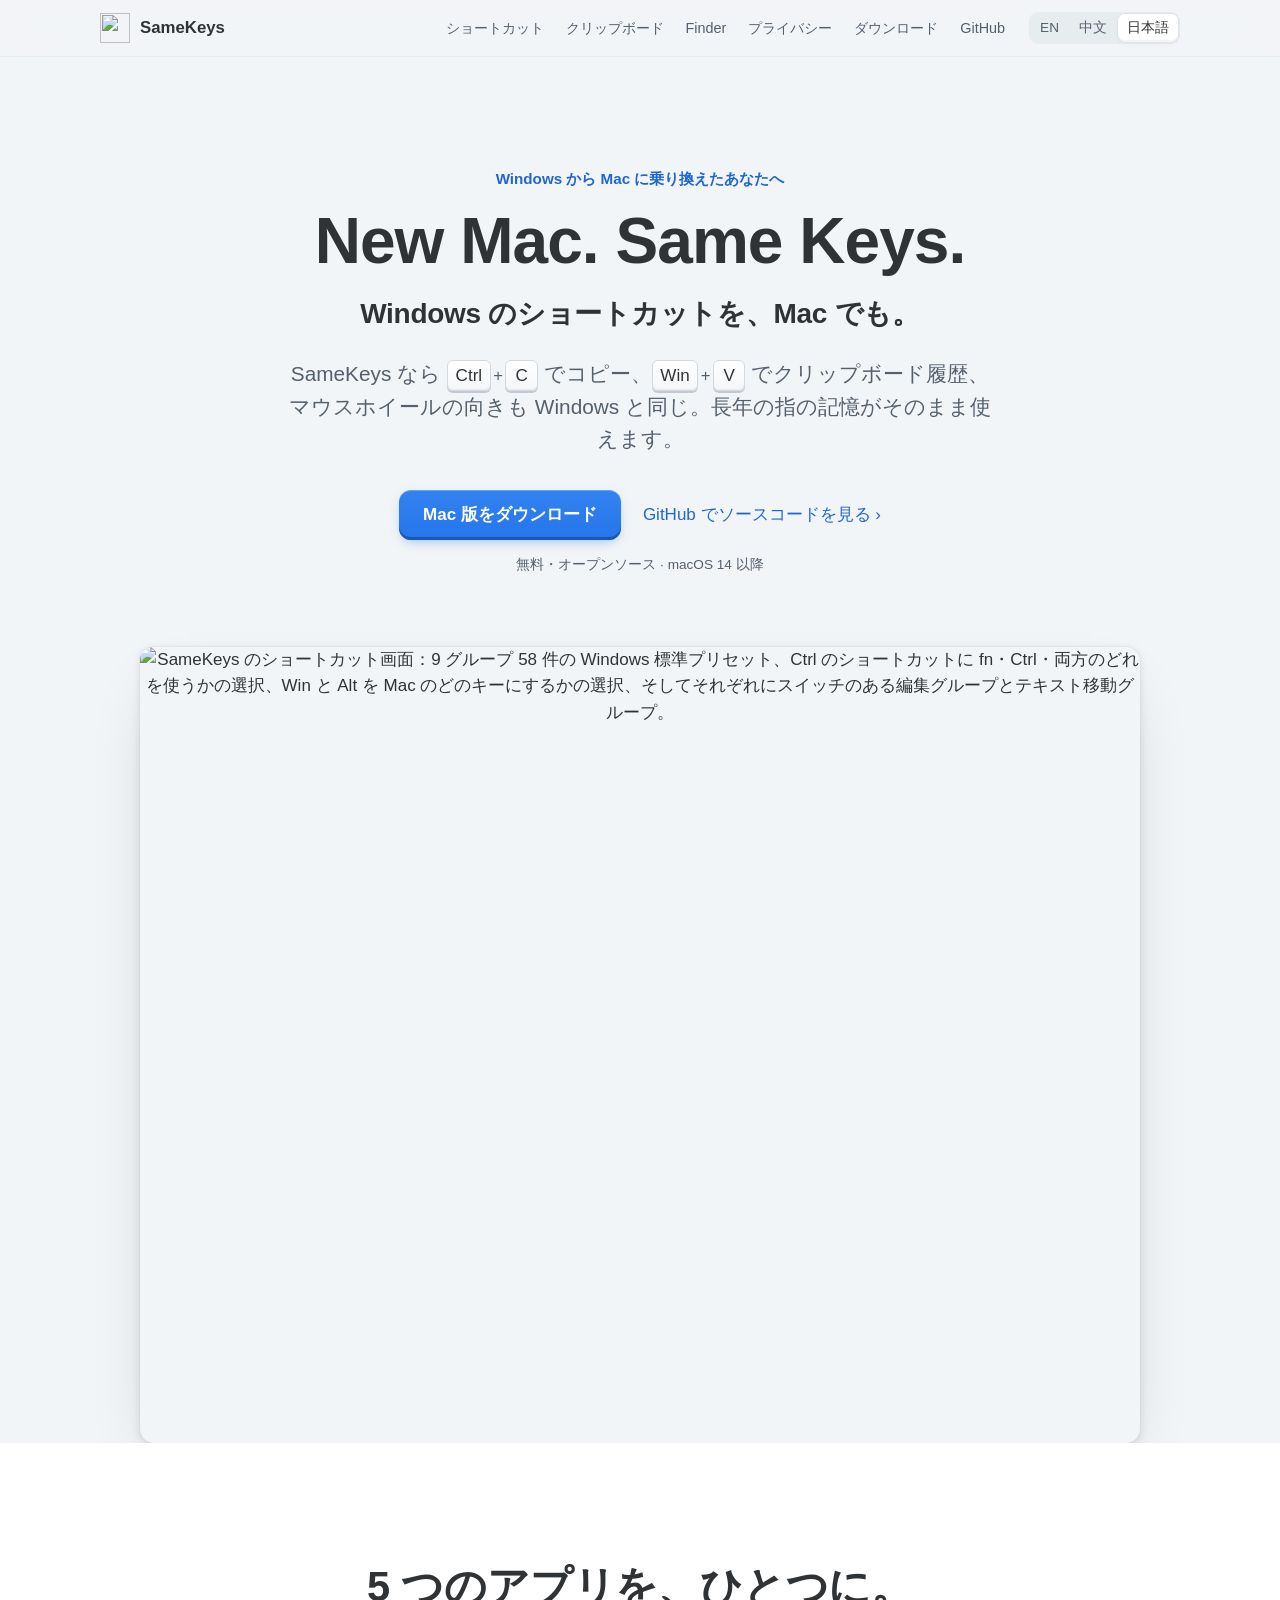
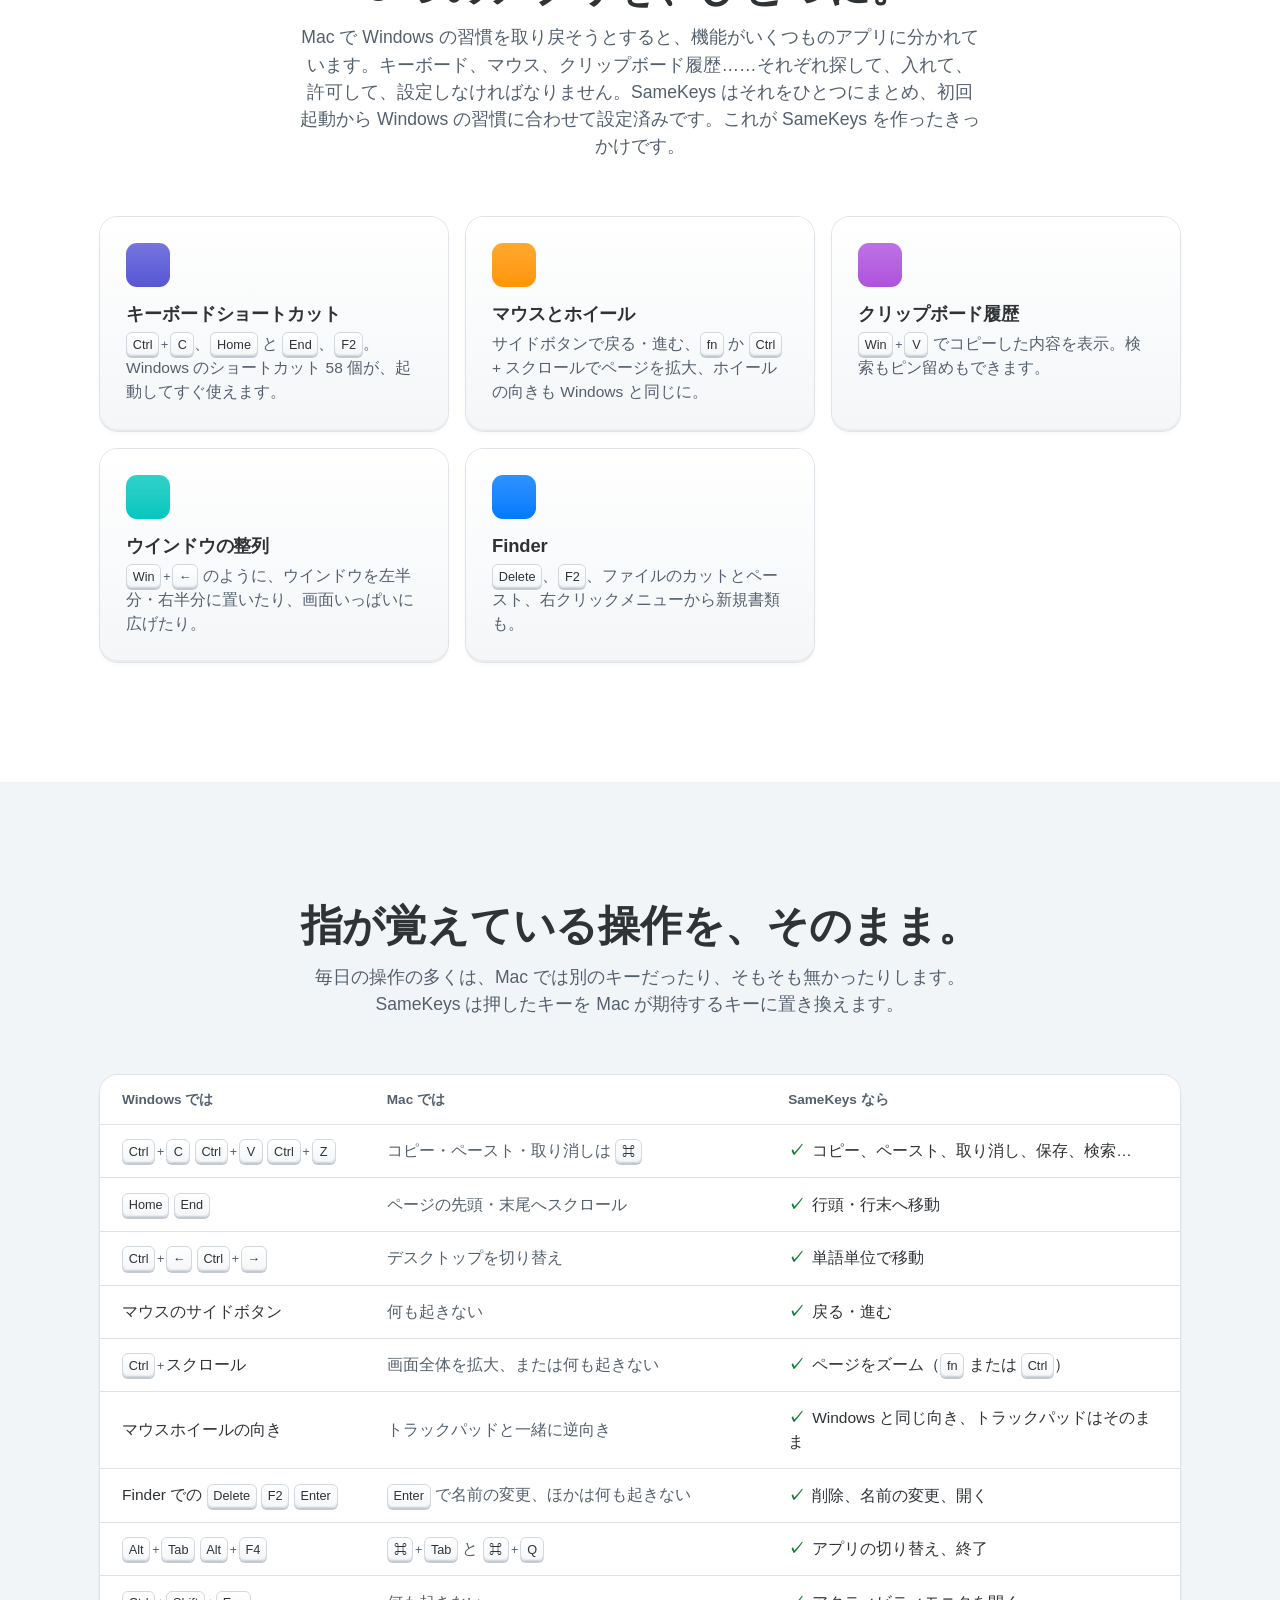
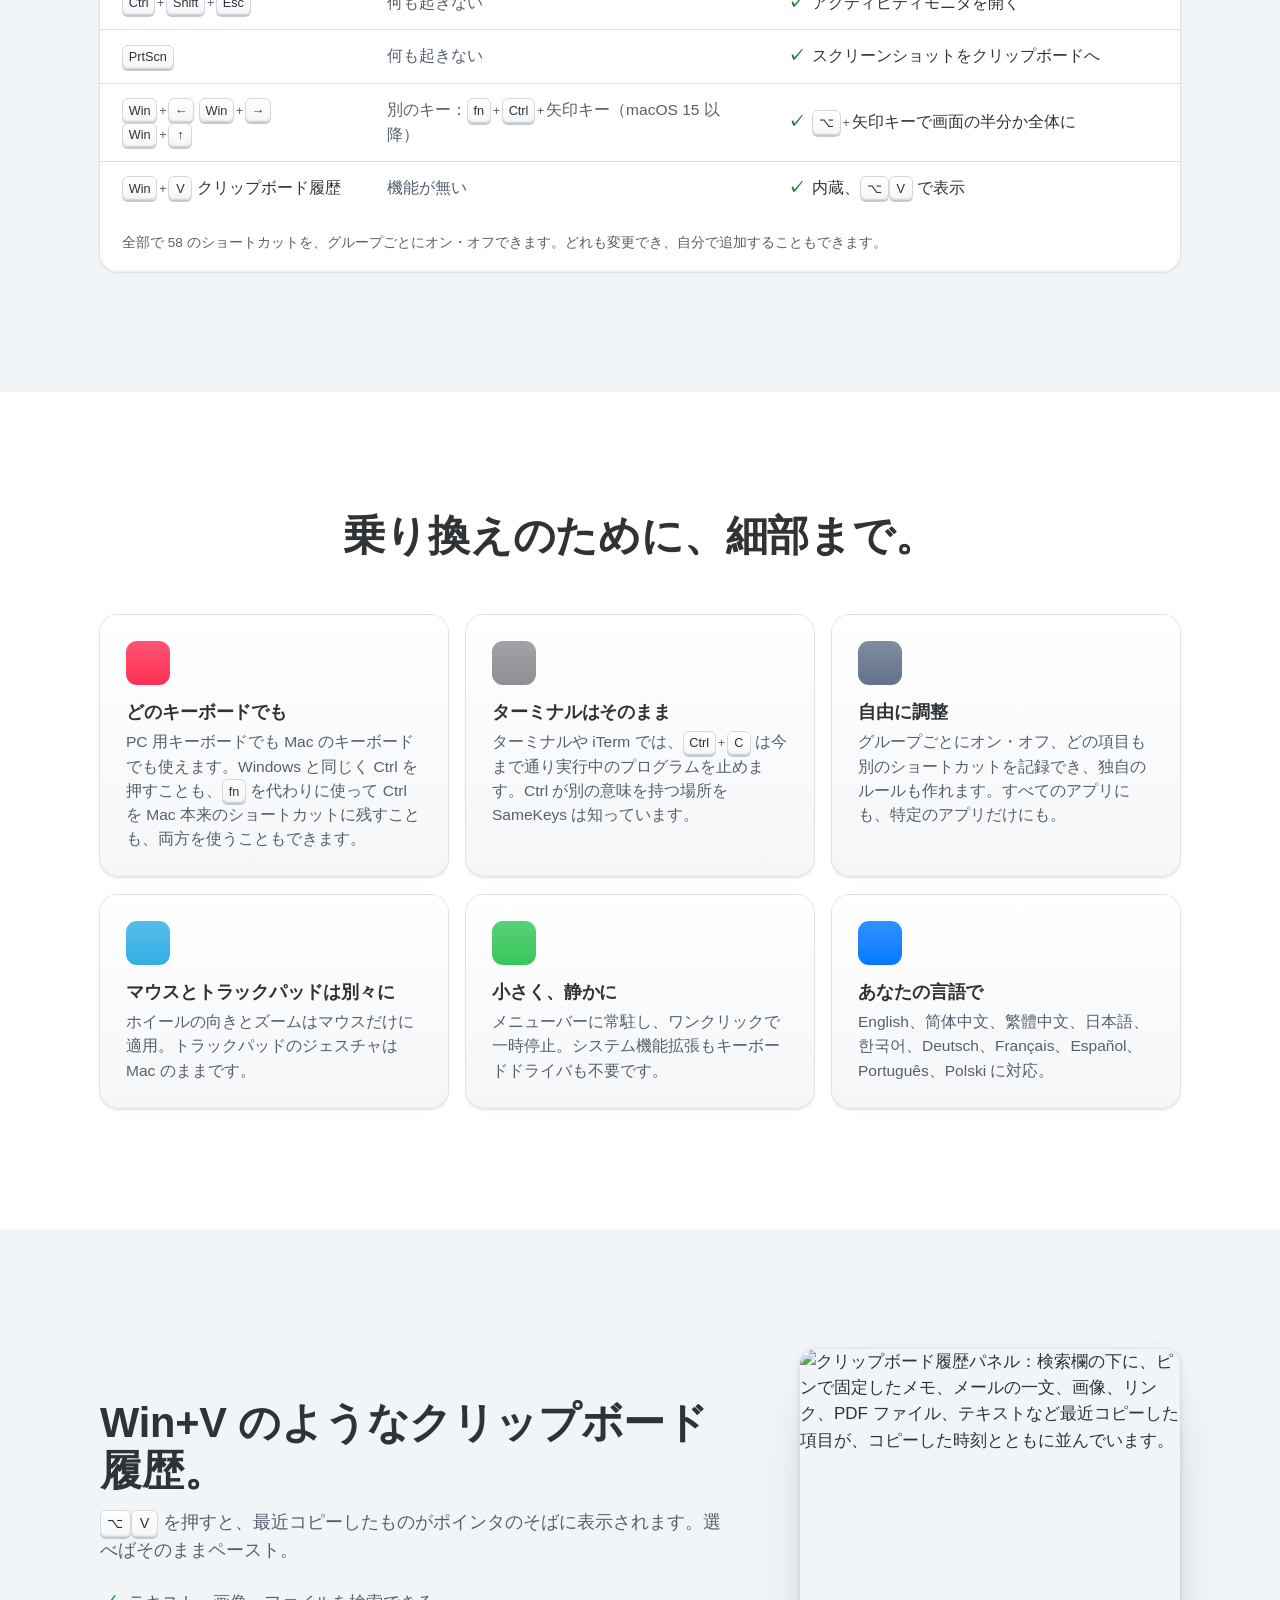
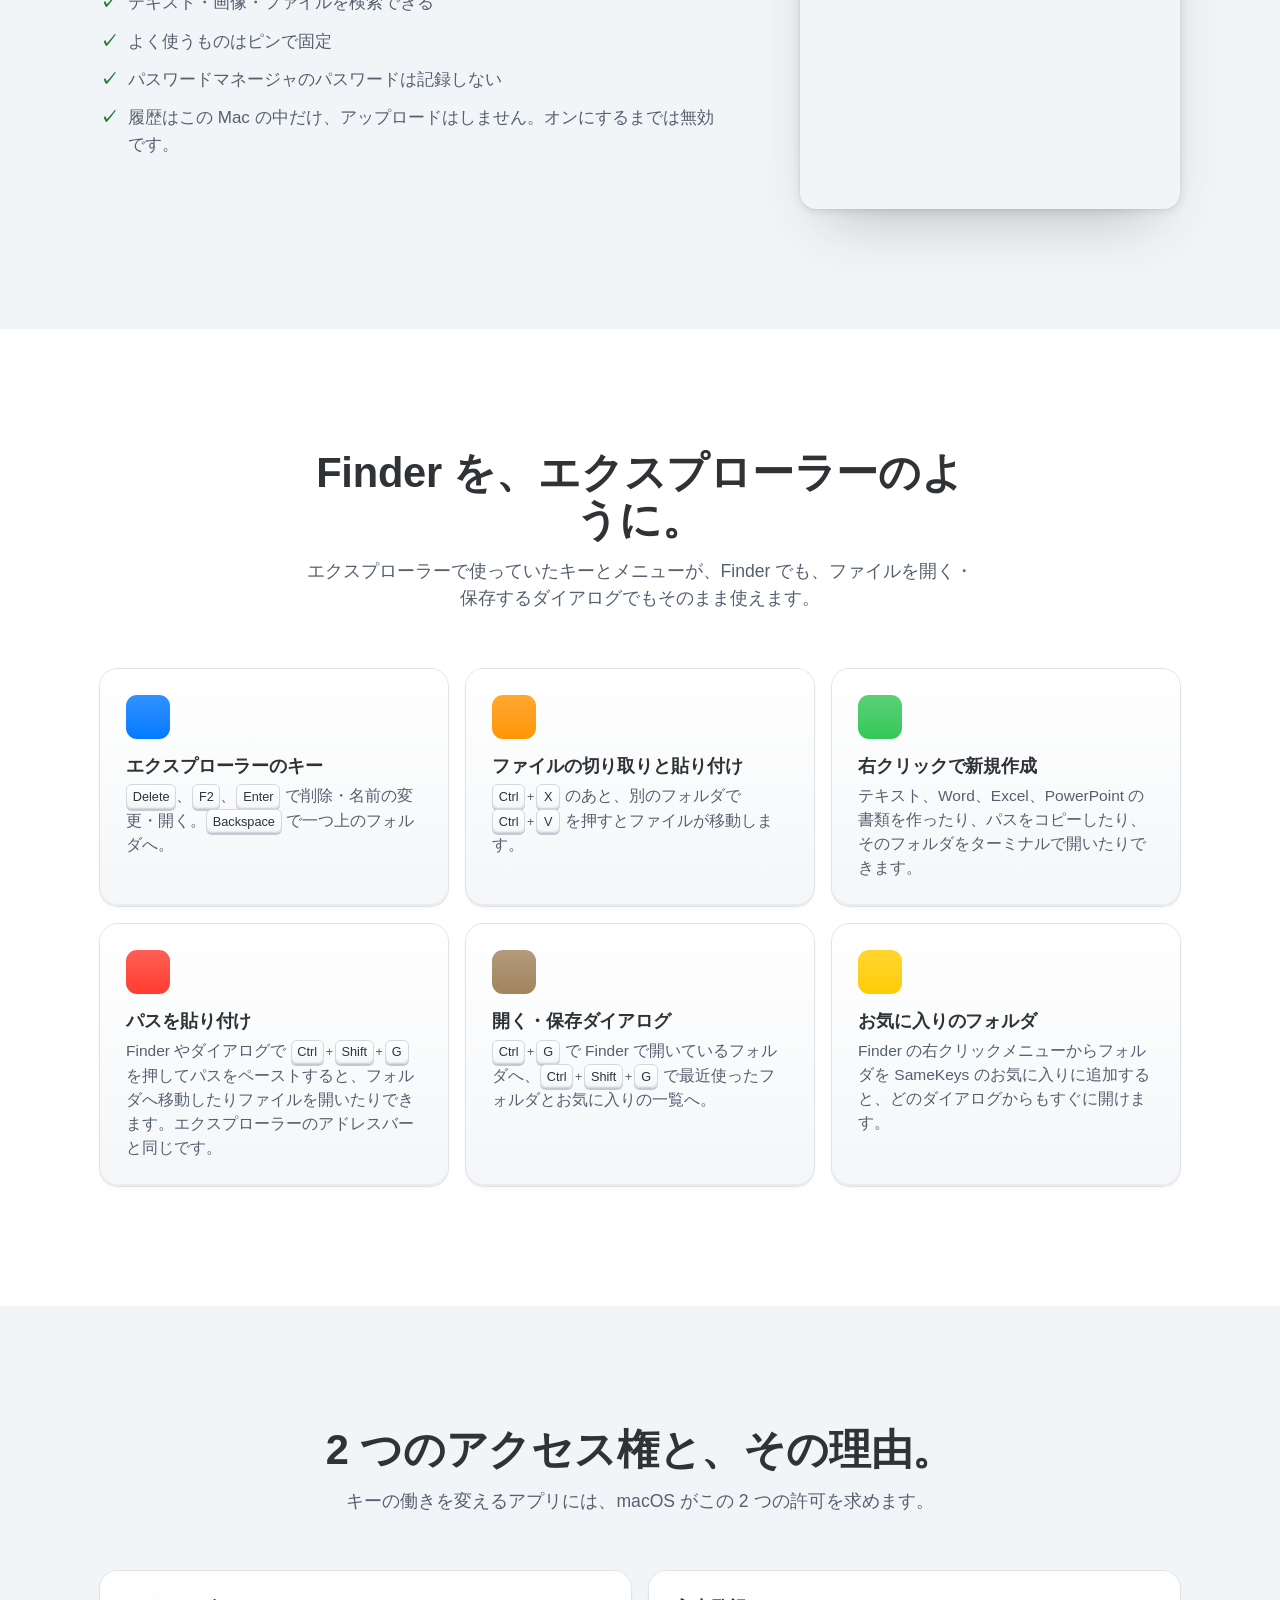
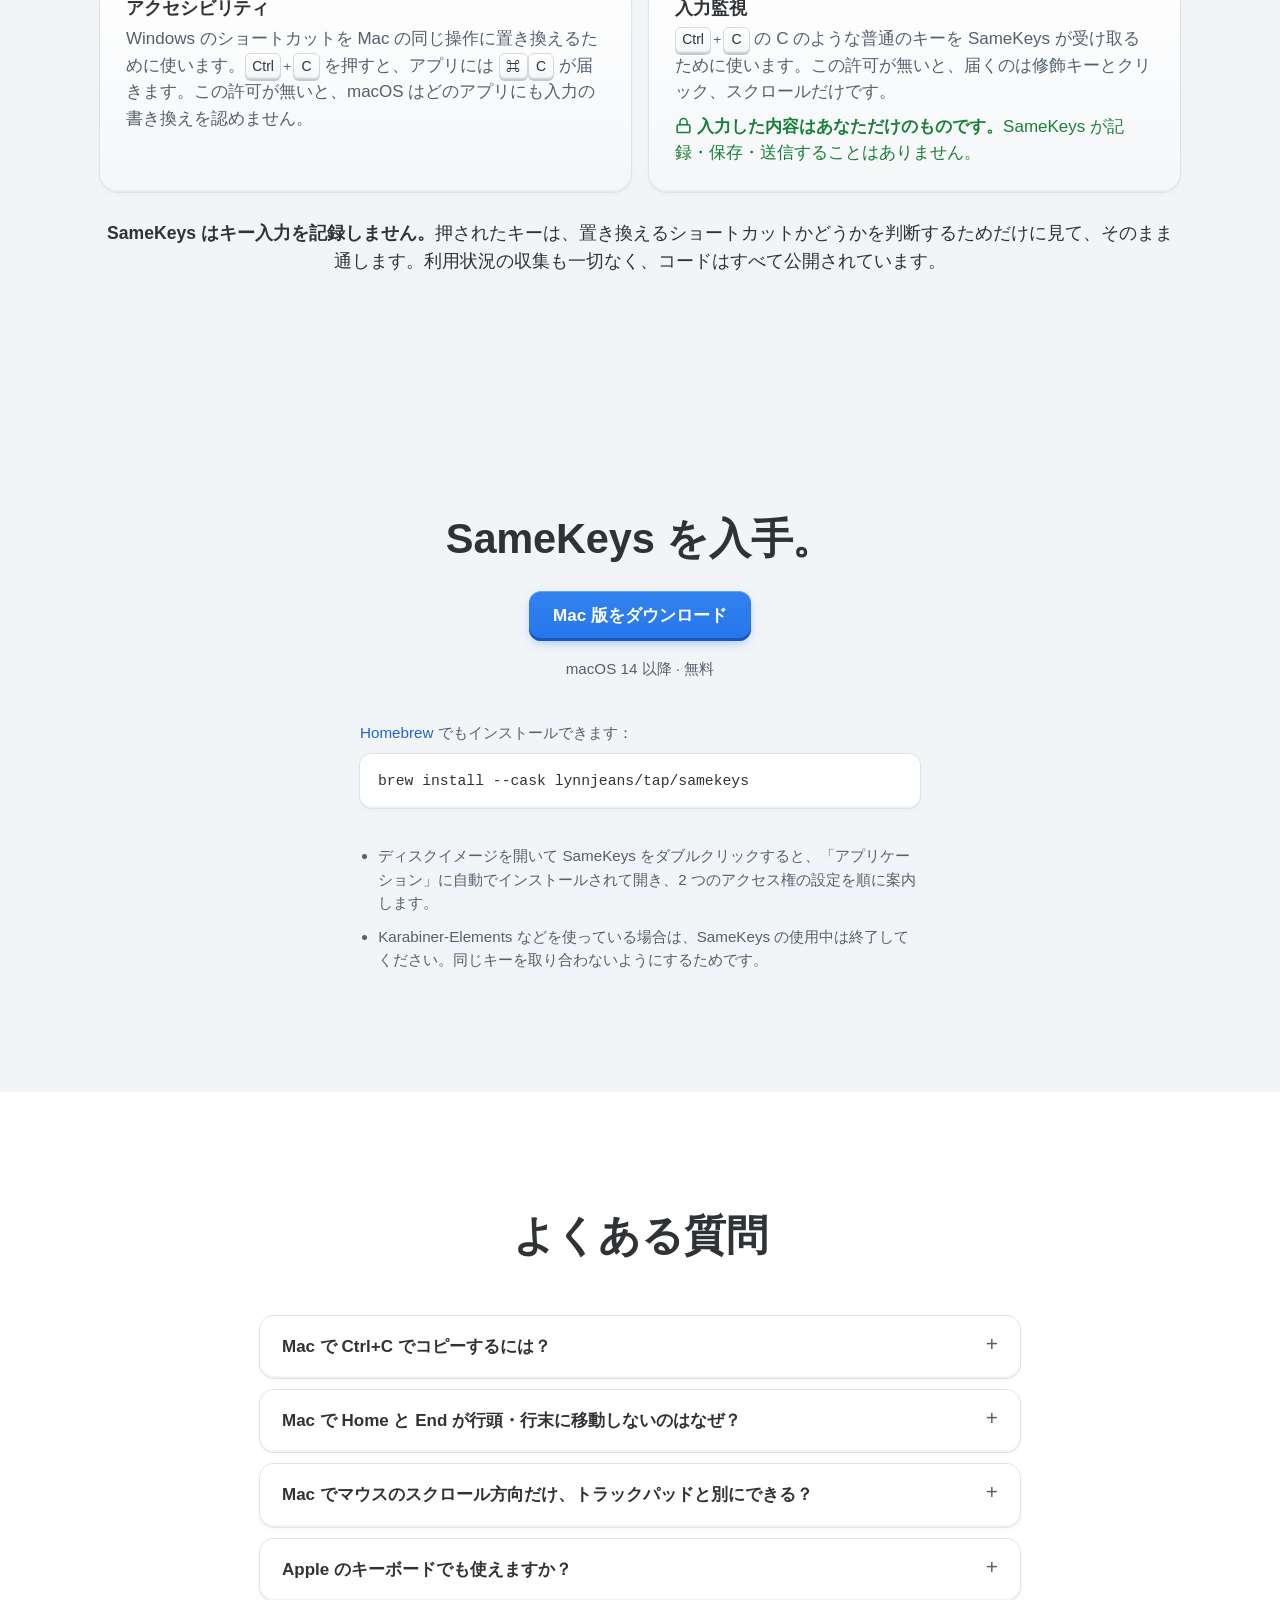
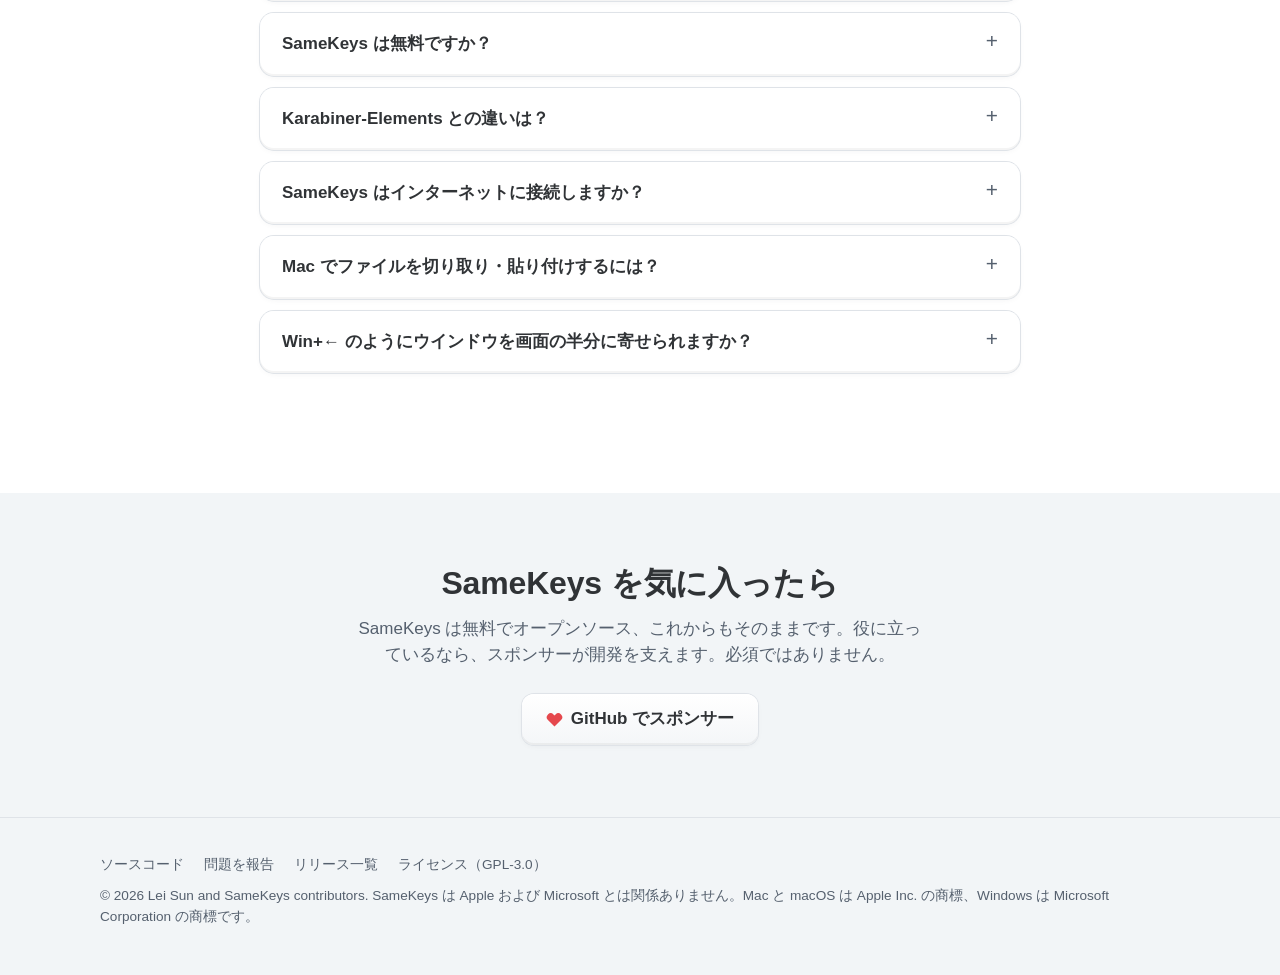
==== site/ja/index.html @ d60ec8d8 "Drop the footer Sponsor link (SK-296) It sat right under the sponsor section and its Sponsor on GitH" ====
<!doctype html>
<html lang="ja" data-root="../">
<head>
  <meta charset="utf-8">
  <meta name="viewport" content="width=device-width, initial-scale=1">
  <title>SameKeys – Mac で Windows のショートカットを：Ctrl+C、Home/End、マウスのサイドボタン</title>
  <meta name="description" content="Windows から Mac に乗り換えたばかり？SameKeys なら Mac でも Ctrl+C でコピー、Home と End で行頭・行末へ。マウスのスクロール方向は Windows と同じ、トラックパッドはナチュラルのまま。無料のオープンソースです。">
  <link rel="canonical" href="https://samekeys.com/ja/">
  <link rel="alternate" hreflang="en" href="https://samekeys.com/">
  <link rel="alternate" hreflang="zh-Hans" href="https://samekeys.com/zh-hans/">
  <link rel="alternate" hreflang="ja" href="https://samekeys.com/ja/">
  <link rel="alternate" hreflang="x-default" href="https://samekeys.com/">
  <meta property="og:type" content="website">
  <meta property="og:title" content="SameKeys – Windows のショートカットを、Mac でも">
  <meta property="og:description" content="Ctrl+C でコピー、Win+V でクリップボード履歴、マウスホイールの向きも Windows と同じ。無料のオープンソース。">
  <meta property="og:url" content="https://samekeys.com/ja/">
  <meta property="og:image" content="https://samekeys.com/assets/social/ja.png">
  <meta property="og:image:width" content="2560">
  <meta property="og:image:height" content="1280">
  <meta property="og:image:alt" content="SameKeys：Ctrl+C でコピー、Win+V でクリップボード履歴、fn+スクロールでページを拡大・縮小、マウスホイールの向きは Windows と同じ、右クリックメニューから Finder で新規書類。">
  <meta property="og:locale" content="ja_JP">
  <meta name="twitter:card" content="summary_large_image">
  <meta name="theme-color" content="#ffffff" media="(prefers-color-scheme: light)">
  <meta name="theme-color" content="#000000" media="(prefers-color-scheme: dark)">
  <link rel="icon" href="../favicon.ico" sizes="48x48">
  <link rel="icon" href="../favicon.svg" type="image/svg+xml">
  <link rel="icon" href="../icon-192.png" type="image/png" sizes="192x192">
  <link rel="apple-touch-icon" href="../apple-touch-icon.png">
  <link rel="stylesheet" href="../assets/site.css">
  <script src="../assets/site.js" defer></script>
  <script type="application/ld+json">
  {
    "@context": "https://schema.org",
    "@type": "SoftwareApplication",
    "name": "SameKeys",
    "operatingSystem": "macOS 14 以降",
    "applicationCategory": "UtilitiesApplication",
    "description": "Windows のショートカットとマウスの操作を Mac でもそのまま。",
    "url": "https://samekeys.com/ja/",
    "inLanguage": "ja",
    "screenshot": "https://samekeys.com/screenshots/ja/shortcuts-light.png",
    "license": "https://www.gnu.org/licenses/gpl-3.0.html",
    "offers": { "@type": "Offer", "price": "0", "priceCurrency": "USD" }
  }
  </script>
</head>
<body>
<a class="skip" href="#main">本文へ移動</a>

<header class="site-header">
  <div class="wrap">
    <a class="wordmark" href="./" aria-label="SameKeys ホーム"><img class="mark" src="../favicon.svg" alt="" width="30" height="30">SameKeys</a>
    <nav class="site-nav" aria-label="セクション">
      <a href="#shortcuts">ショートカット</a>
      <a href="#clipboard">クリップボード</a>
      <a href="#finder">Finder</a>
      <a href="#privacy">プライバシー</a>
      <a href="#download">ダウンロード</a>
      <a href="https://github.com/lynnjeans/samekeys">GitHub</a>
    </nav>
    <nav class="languages" aria-label="言語">
      <a href="../" hreflang="en" lang="en">EN</a>
      <a href="../zh-hans/" hreflang="zh-Hans" lang="zh-Hans">中文</a>
      <a href="./" hreflang="ja" lang="ja" aria-current="page">日本語</a>
    </nav>
  </div>
</header>

<main id="main">

<div class="hero">
  <div class="narrow">
    <p class="eyebrow">Windows から Mac に乗り換えたあなたへ</p>
    <h1 lang="en">New Mac. Same&nbsp;Keys.</h1>
    <p class="subhead">Windows のショートカットを、Mac でも。</p>
    <p class="lede">SameKeys なら <span class="combo"><kbd>Ctrl</kbd><span class="plus">+</span><kbd>C</kbd></span> でコピー、<span class="combo"><kbd>Win</kbd><span class="plus">+</span><kbd>V</kbd></span> でクリップボード履歴、マウスホイールの向きも Windows と同じ。長年の指の記憶がそのまま使えます。</p>
    <div class="actions">
      <a class="button" href="#download">Mac 版をダウンロード</a>
      <a class="link-arrow" href="https://github.com/lynnjeans/samekeys">GitHub でソースコードを見る</a>
    </div>
    <p class="fine">無料・オープンソース · macOS 14 以降</p>
  </div>
  <picture class="hero-shot">
    <source srcset="../screenshots/ja/shortcuts-dark.png" media="(prefers-color-scheme: dark)">
    <img src="../screenshots/ja/shortcuts-light.png" width="1760" height="1400"
         alt="SameKeys のショートカット画面：9 グループ 58 件の Windows 標準プリセット、Ctrl のショートカットに fn・Ctrl・両方のどれを使うかの選択、Win と Alt を Mac のどのキーにするかの選択、そしてそれぞれにスイッチのある編集グループとテキスト移動グループ。">
  </picture>
</div>

<section class="alt" aria-labelledby="together-title">
  <div class="wrap">
    <div class="section-head">
      <h2 id="together-title">5 つのアプリを、ひとつに。</h2>
      <p>Mac で Windows の習慣を取り戻そうとすると、機能がいくつものアプリに分かれています。キーボード、マウス、クリップボード履歴……それぞれ探して、入れて、許可して、設定しなければなりません。SameKeys はそれをひとつにまとめ、初回起動から Windows の習慣に合わせて設定済みです。これが SameKeys を作ったきっかけです。</p>
    </div>
    <div class="features">
      <div class="feature">
        <div class="icon tint-indigo" aria-hidden="true"><svg><use href="../assets/icons.svg#keyboard"/></svg></div>
        <h3>キーボードショートカット</h3>
        <p><span class="combo"><kbd>Ctrl</kbd><span class="plus">+</span><kbd>C</kbd></span>、<kbd>Home</kbd> と <kbd>End</kbd>、<kbd>F2</kbd>。Windows のショートカット 58 個が、起動してすぐ使えます。</p>
      </div>
      <div class="feature">
        <div class="icon tint-orange" aria-hidden="true"><svg><use href="../assets/icons.svg#mouse"/></svg></div>
        <h3>マウスとホイール</h3>
        <p>サイドボタンで戻る・進む、<kbd>fn</kbd> か <kbd>Ctrl</kbd> + スクロールでページを拡大、ホイールの向きも Windows と同じに。</p>
      </div>
      <div class="feature">
        <div class="icon tint-purple" aria-hidden="true"><svg><use href="../assets/icons.svg#clipboard-list"/></svg></div>
        <h3>クリップボード履歴</h3>
        <p><span class="combo"><kbd>Win</kbd><span class="plus">+</span><kbd>V</kbd></span> でコピーした内容を表示。検索もピン留めもできます。</p>
      </div>
      <div class="feature">
        <div class="icon tint-mint" aria-hidden="true"><svg><use href="../assets/icons.svg#columns-2"/></svg></div>
        <h3>ウインドウの整列</h3>
        <p><span class="combo"><kbd>Win</kbd><span class="plus">+</span><kbd>←</kbd></span> のように、ウインドウを左半分・右半分に置いたり、画面いっぱいに広げたり。</p>
      </div>
      <div class="feature">
        <div class="icon tint-blue" aria-hidden="true"><svg><use href="../assets/icons.svg#folder"/></svg></div>
        <h3>Finder</h3>
        <p><kbd>Delete</kbd>、<kbd>F2</kbd>、ファイルのカットとペースト、右クリックメニューから新規書類も。</p>
      </div>
    </div>
  </div>
</section>

<section id="shortcuts" aria-labelledby="shortcuts-title">
  <div class="wrap">
    <div class="section-head">
      <h2 id="shortcuts-title">指が覚えている操作を、そのまま。</h2>
      <p>毎日の操作の多くは、Mac では別のキーだったり、そもそも無かったりします。SameKeys は押したキーを Mac が期待するキーに置き換えます。</p>
    </div>
    <div class="table-card">
      <table class="habits">
        <caption>全部で 58 のショートカットを、グループごとにオン・オフできます。どれも変更でき、自分で追加することもできます。</caption>
        <thead>
          <tr><th scope="col">Windows では</th><th scope="col">Mac では</th><th scope="col">SameKeys なら</th></tr>
        </thead>
        <tbody>
          <tr>
            <th scope="row"><span class="combo"><kbd>Ctrl</kbd><span class="plus">+</span><kbd>C</kbd></span> <span class="combo"><kbd>Ctrl</kbd><span class="plus">+</span><kbd>V</kbd></span> <span class="combo"><kbd>Ctrl</kbd><span class="plus">+</span><kbd>Z</kbd></span></th>
            <td class="without" data-label="Mac では：">コピー・ペースト・取り消しは <kbd>⌘</kbd></td>
            <td class="with">コピー、ペースト、取り消し、保存、検索…</td>
          </tr>
          <tr>
            <th scope="row"><kbd>Home</kbd> <kbd>End</kbd></th>
            <td class="without" data-label="Mac では：">ページの先頭・末尾へスクロール</td>
            <td class="with">行頭・行末へ移動</td>
          </tr>
          <tr>
            <th scope="row"><span class="combo"><kbd>Ctrl</kbd><span class="plus">+</span><kbd>←</kbd></span> <span class="combo"><kbd>Ctrl</kbd><span class="plus">+</span><kbd>→</kbd></span></th>
            <td class="without" data-label="Mac では：">デスクトップを切り替え</td>
            <td class="with">単語単位で移動</td>
          </tr>
          <tr>
            <th scope="row">マウスのサイドボタン</th>
            <td class="without" data-label="Mac では：">何も起きない</td>
            <td class="with">戻る・進む</td>
          </tr>
          <tr>
            <th scope="row"><span class="combo"><kbd>Ctrl</kbd><span class="plus">+</span>スクロール</span></th>
            <td class="without" data-label="Mac では：">画面全体を拡大、または何も起きない</td>
            <td class="with">ページをズーム（<kbd>fn</kbd> または <kbd>Ctrl</kbd>）</td>
          </tr>
          <tr>
            <th scope="row">マウスホイールの向き</th>
            <td class="without" data-label="Mac では：">トラックパッドと一緒に逆向き</td>
            <td class="with">Windows と同じ向き、トラックパッドはそのまま</td>
          </tr>
          <tr>
            <th scope="row">Finder での <kbd>Delete</kbd> <kbd>F2</kbd> <kbd>Enter</kbd></th>
            <td class="without" data-label="Mac では："><kbd>Enter</kbd> で名前の変更、ほかは何も起きない</td>
            <td class="with">削除、名前の変更、開く</td>
          </tr>
          <tr>
            <th scope="row"><span class="combo"><kbd>Alt</kbd><span class="plus">+</span><kbd>Tab</kbd></span> <span class="combo"><kbd>Alt</kbd><span class="plus">+</span><kbd>F4</kbd></span></th>
            <td class="without" data-label="Mac では："><span class="combo"><kbd>⌘</kbd><span class="plus">+</span><kbd>Tab</kbd></span> と <span class="combo"><kbd>⌘</kbd><span class="plus">+</span><kbd>Q</kbd></span></td>
            <td class="with">アプリの切り替え、終了</td>
          </tr>
          <tr>
            <th scope="row"><span class="combo"><kbd>Ctrl</kbd><span class="plus">+</span><kbd>Shift</kbd><span class="plus">+</span><kbd>Esc</kbd></span></th>
            <td class="without" data-label="Mac では：">何も起きない</td>
            <td class="with">アクティビティモニタを開く</td>
          </tr>
          <tr>
            <th scope="row"><kbd>PrtScn</kbd></th>
            <td class="without" data-label="Mac では：">何も起きない</td>
            <td class="with">スクリーンショットをクリップボードへ</td>
          </tr>
          <tr>
            <th scope="row"><span class="combo"><kbd>Win</kbd><span class="plus">+</span><kbd>←</kbd></span> <span class="combo"><kbd>Win</kbd><span class="plus">+</span><kbd>→</kbd></span> <span class="combo"><kbd>Win</kbd><span class="plus">+</span><kbd>↑</kbd></span></th>
            <td class="without" data-label="Mac では：">別のキー：<span class="combo"><kbd>fn</kbd><span class="plus">+</span><kbd>Ctrl</kbd><span class="plus">+</span>矢印キー</span>（macOS 15 以降）</td>
            <td class="with"><span class="combo"><kbd>⌥</kbd><span class="plus">+</span>矢印キー</span>で画面の半分か全体に</td>
          </tr>
          <tr>
            <th scope="row"><span class="combo"><kbd>Win</kbd><span class="plus">+</span><kbd>V</kbd></span> クリップボード履歴</th>
            <td class="without" data-label="Mac では：">機能が無い</td>
            <td class="with">内蔵、<span class="combo"><kbd>⌥</kbd><kbd>V</kbd></span> で表示</td>
          </tr>
        </tbody>
      </table>
    </div>
  </div>
</section>

<section class="alt" aria-labelledby="details-title">
  <div class="wrap">
    <div class="section-head">
      <h2 id="details-title">乗り換えのために、細部まで。</h2>
    </div>
    <div class="features">
      <div class="feature">
        <div class="icon tint-pink" aria-hidden="true"><svg><use href="../assets/icons.svg#usb"/></svg></div>
        <h3>どのキーボードでも</h3>
        <p>PC 用キーボードでも Mac のキーボードでも使えます。Windows と同じく Ctrl を押すことも、<kbd>fn</kbd> を代わりに使って Ctrl を Mac 本来のショートカットに残すことも、両方を使うこともできます。</p>
      </div>
      <div class="feature">
        <div class="icon tint-gray" aria-hidden="true"><svg><use href="../assets/icons.svg#square-terminal"/></svg></div>
        <h3>ターミナルはそのまま</h3>
        <p>ターミナルや iTerm では、<span class="combo"><kbd>Ctrl</kbd><span class="plus">+</span><kbd>C</kbd></span> は今まで通り実行中のプログラムを止めます。Ctrl が別の意味を持つ場所を SameKeys は知っています。</p>
      </div>
      <div class="feature">
        <div class="icon tint-slate" aria-hidden="true"><svg><use href="../assets/icons.svg#sliders-horizontal"/></svg></div>
        <h3>自由に調整</h3>
        <p>グループごとにオン・オフ、どの項目も別のショートカットを記録でき、独自のルールも作れます。すべてのアプリにも、特定のアプリだけにも。</p>
      </div>
      <div class="feature">
        <div class="icon tint-cyan" aria-hidden="true"><svg><use href="../assets/icons.svg#mouse-pointer-2"/></svg></div>
        <h3>マウスとトラックパッドは別々に</h3>
        <p>ホイールの向きとズームはマウスだけに適用。トラックパッドのジェスチャは Mac のままです。</p>
      </div>
      <div class="feature">
        <div class="icon tint-green" aria-hidden="true"><svg><use href="../assets/icons.svg#feather"/></svg></div>
        <h3>小さく、静かに</h3>
        <p>メニューバーに常駐し、ワンクリックで一時停止。システム機能拡張もキーボードドライバも不要です。</p>
      </div>
      <div class="feature">
        <div class="icon tint-blue" aria-hidden="true"><svg><use href="../assets/icons.svg#languages"/></svg></div>
        <h3>あなたの言語で</h3>
        <p>English、简体中文、繁體中文、日本語、한국어、Deutsch、Français、Español、Português、Polski に対応。</p>
      </div>
    </div>
  </div>
</section>

<section id="clipboard" aria-labelledby="clipboard-title">
  <div class="wrap split">
    <div>
      <div class="section-head">
        <h2 id="clipboard-title">Win+V のようなクリップボード履歴。</h2>
        <p><span class="combo"><kbd>⌥</kbd><kbd>V</kbd></span> を押すと、最近コピーしたものがポインタのそばに表示されます。選べばそのままペースト。</p>
      </div>
      <ul class="points">
        <li>テキスト・画像・ファイルを検索できる</li>
        <li>よく使うものはピンで固定</li>
        <li>パスワードマネージャのパスワードは記録しない</li>
        <li>履歴はこの Mac の中だけ、アップロードはしません。オンにするまでは無効です。</li>
      </ul>
    </div>
    <picture>
      <source srcset="../screenshots/ja/clipboard-dark.png" media="(prefers-color-scheme: dark)">
      <img src="../screenshots/ja/clipboard-light.png" width="760" height="920" loading="lazy"
           alt="クリップボード履歴パネル：検索欄の下に、ピンで固定したメモ、メールの一文、画像、リンク、PDF ファイル、テキストなど最近コピーした項目が、コピーした時刻とともに並んでいます。">
    </picture>
  </div>
</section>

<section id="finder" class="alt" aria-labelledby="finder-title">
  <div class="wrap">
    <div class="section-head">
      <h2 id="finder-title">Finder を、エクスプローラーのように。</h2>
      <p>エクスプローラーで使っていたキーとメニューが、Finder でも、ファイルを開く・保存するダイアログでもそのまま使えます。</p>
    </div>
    <div class="features">
      <div class="feature">
        <div class="icon tint-blue" aria-hidden="true"><svg><use href="../assets/icons.svg#keyboard"/></svg></div>
        <h3>エクスプローラーのキー</h3>
        <p><kbd>Delete</kbd>、<kbd>F2</kbd>、<kbd>Enter</kbd> で削除・名前の変更・開く。<kbd>Backspace</kbd> で一つ上のフォルダへ。</p>
      </div>
      <div class="feature">
        <div class="icon tint-orange" aria-hidden="true"><svg><use href="../assets/icons.svg#scissors"/></svg></div>
        <h3>ファイルの切り取りと貼り付け</h3>
        <p><span class="combo"><kbd>Ctrl</kbd><span class="plus">+</span><kbd>X</kbd></span> のあと、別のフォルダで <span class="combo"><kbd>Ctrl</kbd><span class="plus">+</span><kbd>V</kbd></span> を押すとファイルが移動します。</p>
      </div>
      <div class="feature">
        <div class="icon tint-green" aria-hidden="true"><svg><use href="../assets/icons.svg#file-plus"/></svg></div>
        <h3>右クリックで新規作成</h3>
        <p>テキスト、Word、Excel、PowerPoint の書類を作ったり、パスをコピーしたり、そのフォルダをターミナルで開いたりできます。</p>
      </div>
      <div class="feature">
        <div class="icon tint-red" aria-hidden="true"><svg><use href="../assets/icons.svg#map-pin"/></svg></div>
        <h3>パスを貼り付け</h3>
        <p>Finder やダイアログで <span class="combo"><kbd>Ctrl</kbd><span class="plus">+</span><kbd>Shift</kbd><span class="plus">+</span><kbd>G</kbd></span> を押してパスをペーストすると、フォルダへ移動したりファイルを開いたりできます。エクスプローラーのアドレスバーと同じです。</p>
      </div>
      <div class="feature">
        <div class="icon tint-brown" aria-hidden="true"><svg><use href="../assets/icons.svg#folder-open"/></svg></div>
        <h3>開く・保存ダイアログ</h3>
        <p><span class="combo"><kbd>Ctrl</kbd><span class="plus">+</span><kbd>G</kbd></span> で Finder で開いているフォルダへ、<span class="combo"><kbd>Ctrl</kbd><span class="plus">+</span><kbd>Shift</kbd><span class="plus">+</span><kbd>G</kbd></span> で最近使ったフォルダとお気に入りの一覧へ。</p>
      </div>
      <div class="feature">
        <div class="icon tint-yellow" aria-hidden="true"><svg><use href="../assets/icons.svg#star"/></svg></div>
        <h3>お気に入りのフォルダ</h3>
        <p>Finder の右クリックメニューからフォルダを SameKeys のお気に入りに追加すると、どのダイアログからもすぐに開けます。</p>
      </div>
    </div>
  </div>
</section>

<section id="privacy" aria-labelledby="privacy-title">
  <div class="wrap">
    <div class="section-head">
      <h2 id="privacy-title">2 つのアクセス権と、その理由。</h2>
      <p>キーの働きを変えるアプリには、macOS がこの 2 つの許可を求めます。</p>
    </div>
    <div class="permissions">
      <div class="permission">
        <h3>アクセシビリティ</h3>
        <p>Windows のショートカットを Mac の同じ操作に置き換えるために使います。<span class="combo"><kbd>Ctrl</kbd><span class="plus">+</span><kbd>C</kbd></span> を押すと、アプリには <span class="combo"><kbd>⌘</kbd><kbd>C</kbd></span> が届きます。この許可が無いと、macOS はどのアプリにも入力の書き換えを認めません。</p>
      </div>
      <div class="permission">
        <h3>入力監視</h3>
        <p><span class="combo"><kbd>Ctrl</kbd><span class="plus">+</span><kbd>C</kbd></span> の C のような普通のキーを SameKeys が受け取るために使います。この許可が無いと、届くのは修飾キーとクリック、スクロールだけです。</p>
        <p class="private"><svg class="glyph" viewBox="0 0 24 24" aria-hidden="true"><rect width="18" height="11" x="3" y="11" rx="2"/><path d="M7 11V7a5 5 0 0 1 10 0v4"/></svg><strong>入力した内容はあなただけのものです。</strong>SameKeys が記録・保存・送信することはありません。</p>
      </div>
    </div>
    <p class="promise"><strong>SameKeys はキー入力を記録しません。</strong>押されたキーは、置き換えるショートカットかどうかを判断するためだけに見て、そのまま通します。利用状況の収集も一切なく、コードはすべて公開されています。</p>
  </div>
</section>

<section id="download" class="download" aria-labelledby="download-title">
  <div class="narrow">
    <h2 id="download-title">SameKeys を入手。</h2>
    <div class="actions">
      <a class="button" data-download href="https://github.com/lynnjeans/samekeys/releases/latest">Mac 版をダウンロード</a>
    </div>
    <p class="status" data-release-status
       data-none="最初のリリースを準備中です。GitHub でリポジトリをウォッチすると、公開時にお知らせが届きます。"
       data-version="バージョン {version} · macOS 14 以降 · 無料">macOS 14 以降 · 無料</p>
    <div class="brew">
      <p><a href="https://brew.sh">Homebrew</a> でもインストールできます：</p>
      <pre><code>brew install --cask lynnjeans/tap/samekeys</code></pre>
    </div>
    <ul class="notes">
      <li>ディスクイメージを開いて SameKeys をダブルクリックすると、「アプリケーション」に自動でインストールされて開き、2 つのアクセス権の設定を順に案内します。</li>
      <li>Karabiner-Elements などを使っている場合は、SameKeys の使用中は終了してください。同じキーを取り合わないようにするためです。</li>
    </ul>
  </div>
</section>

<section class="alt" aria-labelledby="faq-title">
  <div class="narrow">
    <div class="section-head">
      <h2 id="faq-title">よくある質問</h2>
    </div>
    <div class="faq">
      <details>
        <summary>Mac で Ctrl+C でコピーするには？</summary>
        <p>macOS ではコピーやペースト、ほとんどのショートカットに ⌘（Command）キーを使います。SameKeys を入れればすぐに有効になり、Ctrl+C、Ctrl+V、Ctrl+Z、Ctrl+S などが Windows と同じように働きます。ただしターミナルは例外で、Ctrl+C はプログラムを止めるために残します。</p>
      </details>
      <details>
        <summary>Mac で Home と End が行頭・行末に移動しないのはなぜ？</summary>
        <p>Mac の Home と End は書類の先頭・末尾へのスクロールで、行頭・行末は ⌘← と ⌘→ です。SameKeys が置き換えるので、Shift+Home、Shift+End、Ctrl+Home、Ctrl+End も Windows と同じように選択・移動できます。</p>
      </details>
      <details>
        <summary>Mac でマウスのスクロール方向だけ、トラックパッドと別にできる？</summary>
        <p>macOS だけではできません。「ナチュラルなスクロール」を切り替えると、マウスホイールとトラックパッドが一緒に変わります。SameKeys の「マウス」ページで「Windows のスクロール方向」をオンにすれば、ホイールは Windows と同じ向きに、トラックパッドと Magic Mouse はナチュラルスクロールのままです。</p>
      </details>
      <details>
        <summary>Apple のキーボードでも使えますか？</summary>
        <p>はい。Control キーは PC の Ctrl と同じ位置にあります。Ctrl を Mac のショートカット用に残したい場合は fn を選び、fn+C でコピーします。</p>
      </details>
      <details>
        <summary>SameKeys は無料ですか？</summary>
        <p>無料です。GNU 一般公衆利用許諾書 第 3 版のオープンソースで、誰でもコードを読み、ビルドし、改良できます。役に立ったと感じたら<a href="https://github.com/sponsors/lynnjeans">スポンサー</a>もできますが、必須ではありません。</p>
      </details>
      <details>
        <summary>Karabiner-Elements との違いは？</summary>
        <p>Karabiner-Elements は単一キーの変更やレイヤー作りに強い、高機能なツールです。SameKeys は「Mac で Windows の習慣を使う」ことだけに絞り、初回起動からすぐ使えて、マウスやホイールにも対応します。システムドライバも不要です。</p>
      </details>
      <details>
        <summary>SameKeys はインターネットに接続しますか？</summary>
        <p>アップデートの確認のために 1 日 1 回だけ接続します。この Web サイトにあるバージョン一覧を読み込むだけで、あなたや Mac に関する情報は送信しません。新しいバージョンは、あなたが選んだときにだけインストールされます。「情報」ページで「アップデートを自動的に確認」をオフにすれば、SameKeys がインターネットに接続することはありません。</p>
      </details>
      <details>
        <summary>Mac でファイルを切り取り・貼り付けするには？</summary>
        <p>Finder にはファイルの「切り取り」がなく、⌘C でコピーしてから ⌥⌘V で移動します。SameKeys を入れれば Ctrl+X と Ctrl+V でファイルを Windows と同じように移動でき、右クリックメニューから新規書類の作成やターミナルで開くこともできます。</p>
      </details>
      <details>
        <summary>Win+← のようにウインドウを画面の半分に寄せられますか？</summary>
        <p>できます。SameKeys では ⌥+← と ⌥+→ で最前面のウインドウを左右半分に、⌥+↑ で画面いっぱいに、⌥+↓ で最小化します。Mac のキーボードでは ⌥ が Windows キーの位置にあります。macOS 15 以降は fn+Ctrl+矢印キーも標準で使えます。</p>
      </details>
    </div>
  </div>
</section>

<section class="sponsor" aria-labelledby="sponsor-title">
  <div class="wrap">
    <h2 id="sponsor-title">SameKeys を気に入ったら</h2>
    <p>SameKeys は無料でオープンソース、これからもそのままです。役に立っているなら、スポンサーが開発を支えます。必須ではありません。</p>
    <a class="button secondary" href="https://github.com/sponsors/lynnjeans"><svg class="heart" viewBox="0 0 16 16" aria-hidden="true" focusable="false"><path d="M8 14.6 1.84 8.4a3.68 3.68 0 0 1 0-5.2 3.68 3.68 0 0 1 5.2 0L8 4.16l.96-.96a3.68 3.68 0 0 1 5.2 0 3.68 3.68 0 0 1 0 5.2z"/></svg>GitHub でスポンサー</a>
  </div>
</section>

</main>

<footer class="site-footer">
  <div class="wrap">
    <nav aria-label="プロジェクト">
      <a href="https://github.com/lynnjeans/samekeys">ソースコード</a>
      <a href="https://github.com/lynnjeans/samekeys/issues">問題を報告</a>
      <a href="https://github.com/lynnjeans/samekeys/releases">リリース一覧</a>
      <a href="https://github.com/lynnjeans/samekeys/blob/main/LICENSE">ライセンス（GPL-3.0）</a>
    </nav>
    <p>© 2026 Lei Sun and SameKeys contributors. SameKeys は Apple および Microsoft とは関係ありません。Mac と macOS は Apple Inc. の商標、Windows は Microsoft Corporation の商標です。</p>
  </div>
</footer>
</body>
</html>
---- site/assets/site.css ----
/* SameKeys website. One stylesheet for every language; no build step. */

:root {
  color-scheme: light dark;
  /* Things-style surfaces: a cool mist canvas with white cards lifted off it. */
  --bg: #f2f5f7;
  --bg-alt: #ffffff;
  --card: #ffffff;
  --text: #303336;
  --text-2: #55606e;
  --line: #dfe3e8;
  --accent: #1f66d1;
  --accent-bg: #2576eb;
  --accent-bg-hover: #3382f0;
  --accent-edge: #1a58b8;
  --on-accent: #ffffff;
  --key-bg: #ffffff;
  --key-top: #ffffff;
  --key-bottom: #f4f6f8;
  --key-line: #d3d8de;
  --key-shadow: #c3c9d1;
  --ok: #1a7f37;
  --shadow: 0 30px 60px -28px rgb(48 51 54 / 0.35), 0 2px 8px rgb(0 0 0 / 0.1), 0 0 2px rgb(0 0 0 / 0.1);
  /* Raycast-style keycap surface: hairline ring, bright top edge, pressed-in bottom. */
  --keycap: 0 0 0 1px var(--line), inset 0 1px 0 rgb(255 255 255 / 0.9), inset 0 -2px 0 rgb(48 51 54 / 0.05), 0 2px 8px -4px rgb(48 51 54 / 0.12);
  --radius: 18px;
  --font: -apple-system, BlinkMacSystemFont, "SF Pro Text", "Helvetica Neue", "Segoe UI", Arial, sans-serif;
  --mono: ui-monospace, "SF Mono", Menlo, Consolas, monospace;
}

:root:lang(zh-Hans) { --font: -apple-system, BlinkMacSystemFont, "PingFang SC", "Hiragino Sans GB", "Microsoft YaHei", sans-serif; }
:root:lang(ja) { --font: -apple-system, BlinkMacSystemFont, "Hiragino Sans", "Hiragino Kaku Gothic ProN", "Yu Gothic", Meiryo, sans-serif; }

@media (prefers-color-scheme: dark) {
  :root {
    --bg: #15171a;
    --bg-alt: #1b1e22;
    --card: #212429;
    --text: #eef1f4;
    --text-2: #9aa3ae;
    --line: #30343a;
    --accent: #5c9cf5;
    --accent-bg: #2576eb;
    --accent-bg-hover: #3382f0;
    --accent-edge: #154aa0;
    --key-bg: #2a2e34;
    --key-top: #30353b;
    --key-bottom: #262a2f;
    --key-line: #3d424a;
    --key-shadow: #0c0d0f;
    --ok: #34c759;
    --shadow: 0 30px 60px -28px rgb(0 0 0 / 0.9), 0 0 0 1px rgb(255 255 255 / 0.08);
    --keycap: 0 0 0 1px rgb(255 255 255 / 0.08), inset 0 1px 0 rgb(255 255 255 / 0.06), inset 0 -2px 0 rgb(0 0 0 / 0.25), 0 2px 8px -4px rgb(0 0 0 / 0.6);
  }
}

*, *::before, *::after { box-sizing: border-box; }

html { -webkit-text-size-adjust: 100%; scroll-padding-top: 72px; }
@media (prefers-reduced-motion: no-preference) { html { scroll-behavior: smooth; } }

body {
  margin: 0;
  background: var(--bg);
  color: var(--text);
  font: 17px/1.55 var(--font);
  -webkit-font-smoothing: antialiased;
}

img { max-width: 100%; height: auto; display: block; }
a { color: var(--accent); text-decoration: none; }
a:hover { text-decoration: underline; }
:focus-visible { outline: 3px solid var(--accent-bg); outline-offset: 3px; border-radius: 6px; }

h1, h2, h3 { line-height: 1.15; letter-spacing: -0.005em; margin: 0; }
h1 { font-size: clamp(2.3rem, 6vw, 4rem); font-weight: 800; letter-spacing: -0.015em; }
h2 { font-size: clamp(1.8rem, 4vw, 2.6rem); font-weight: 700; }
h3 { font-size: 1.15rem; font-weight: 600; }
p { margin: 0; }

.wrap { width: min(1080px, 100% - 32px); margin-inline: auto; }
.narrow { width: min(760px, 100% - 32px); margin-inline: auto; }

.skip {
  position: absolute; left: 16px; top: -48px; z-index: 20;
  padding: 8px 14px; border-radius: 8px;
  background: var(--accent-bg); color: var(--on-accent);
}
.skip:focus { top: 12px; }

/* Header */

.site-header {
  position: sticky; top: 0; z-index: 10;
  background: color-mix(in srgb, var(--bg) 82%, transparent);
  backdrop-filter: saturate(180%) blur(20px);
  -webkit-backdrop-filter: saturate(180%) blur(20px);
  border-bottom: 1px solid color-mix(in srgb, var(--line) 60%, transparent);
}
.site-header .wrap { display: flex; align-items: center; gap: 24px; min-height: 56px; }

.wordmark { display: inline-flex; align-items: center; gap: 10px; color: var(--text); font-weight: 600; font-size: 1.05rem; }
.wordmark:hover { text-decoration: none; }
.wordmark .mark { width: 30px; height: 30px; }

.site-nav { display: flex; gap: 22px; margin-left: auto; font-size: 0.9rem; }
.site-nav a { color: var(--text-2); }
.site-nav a:hover { color: var(--text); text-decoration: none; }

.languages { display: flex; gap: 2px; font-size: 0.85rem; padding: 2px; border-radius: 9px; background: color-mix(in srgb, var(--line) 55%, transparent); }
.languages a { padding: 3px 9px; border-radius: 7px; color: var(--text-2); }
.languages a:hover { color: var(--text); text-decoration: none; }
.languages a[aria-current="page"] { background: var(--card); color: var(--text); box-shadow: var(--keycap); }

@media (max-width: 760px) {
  .site-nav { display: none; }
  .languages { margin-left: auto; }
}

/* Language suggestion (site.js) */

.suggest { background: var(--bg-alt); border-bottom: 1px solid var(--line); font-size: 0.9rem; }
.suggest .wrap { display: flex; align-items: center; gap: 12px; min-height: 44px; }
.suggest button {
  margin-left: auto; border: 0; background: none; color: var(--text-2);
  font: inherit; font-size: 1.2rem; line-height: 1; padding: 6px; cursor: pointer; border-radius: 6px;
}

/* Hero */

.hero { padding: clamp(56px, 10vw, 110px) 0 0; text-align: center; overflow: hidden; }
.eyebrow { color: var(--accent); font-weight: 600; font-size: 0.95rem; margin-bottom: 14px; }
.hero h1 { max-width: 15em; margin-inline: auto; }
.subhead { font-size: clamp(1.35rem, 3vw, 1.75rem); font-weight: 600; letter-spacing: -0.01em; margin-top: 14px; }
.lede { color: var(--text-2); font-size: clamp(1.1rem, 2.2vw, 1.3rem); max-width: 34em; margin: 22px auto 0; }

.actions { display: flex; flex-wrap: wrap; justify-content: center; align-items: center; gap: 14px 22px; margin-top: 34px; }
.button {
  display: inline-flex; align-items: center; gap: 8px;
  padding: 12px 24px; border-radius: 12px;
  background: linear-gradient(to bottom, var(--accent-bg-hover), var(--accent-bg));
  color: var(--on-accent); font-weight: 600;
  box-shadow: inset 0 1px 0 rgb(255 255 255 / 0.25), inset 0 -3px 0 var(--accent-edge), 0 4px 12px -4px rgb(37 118 235 / 0.5);
}
.button:hover { background: var(--accent-bg-hover); text-decoration: none; }
.button:active { transform: translateY(1px); box-shadow: inset 0 1px 0 rgb(255 255 255 / 0.2), inset 0 -1px 0 var(--accent-edge), 0 2px 6px -3px rgb(37 118 235 / 0.5); }
.link-arrow::after { content: " ›"; }
.fine { color: var(--text-2); font-size: 0.85rem; margin-top: 14px; }

.hero-shot { display: block; margin: clamp(48px, 7vw, 72px) auto 0; width: min(1000px, 100% - 32px); }
.hero-shot img { border-radius: 14px; box-shadow: var(--shadow); }

/* Sponsor */

.sponsor { padding: clamp(48px, 7vw, 72px) 0; text-align: center; }
.sponsor h2 { font-size: clamp(1.5rem, 3vw, 2rem); }
.sponsor p { color: var(--text-2); max-width: 34em; margin: 14px auto 0; }
.sponsor .button { margin-top: 26px; }
.button.secondary { background: linear-gradient(to bottom, var(--key-top), var(--key-bottom)); color: var(--text); box-shadow: var(--keycap); }
.button.secondary:hover { background: var(--key-top); }
.button.secondary:active { box-shadow: 0 0 0 1px var(--line), inset 0 1px 2px rgb(0 0 0 / 0.08); }
.button svg { width: 1em; height: 1em; fill: currentColor; }
/* Sponsoring is a red heart wherever it appears, as in the app (SK-283). */
.button svg.heart, svg.heart { fill: #e5484d; }

/* Sections */

section { padding: clamp(72px, 10vw, 120px) 0; }
.alt { background: var(--bg-alt); }
.section-head { text-align: center; max-width: 40em; margin: 0 auto clamp(36px, 5vw, 56px); }
.section-head p { color: var(--text-2); font-size: 1.1rem; margin-top: 14px; }

/* Keycaps */

kbd {
  display: inline-block; min-width: 1.9em; padding: 0.12em 0.45em;
  font: 500 0.82em/1.5 var(--font); text-align: center; white-space: nowrap;
  color: var(--text); background: linear-gradient(to bottom, var(--key-top), var(--key-bottom));
  border: 1px solid var(--key-line); border-radius: 6px;
  box-shadow: inset 0 1px 0 rgb(255 255 255 / 0.7), inset 0 -1px 0 rgb(0 0 0 / 0.04), 0 2px 0 var(--key-shadow);
}
.combo { white-space: nowrap; }
.combo .plus { color: var(--text-2); margin: 0 0.15em; font-size: 0.8em; }

/* Habit table */

.table-card { background: var(--card); border-radius: var(--radius); box-shadow: var(--keycap); overflow: hidden; }
.habits { width: 100%; border-collapse: collapse; font-size: 0.97rem; }
.habits caption { text-align: left; padding: 18px 22px 0; color: var(--text-2); font-size: 0.85rem; caption-side: bottom; padding-bottom: 18px; }
.habits th, .habits td { padding: 14px 22px; text-align: left; vertical-align: middle; }
.habits thead th { font-size: 0.78rem; font-weight: 600; text-transform: uppercase; letter-spacing: 0.04em; color: var(--text-2); border-bottom: 1px solid var(--line); }
.habits:lang(zh-Hans) thead th, .habits:lang(ja) thead th { text-transform: none; letter-spacing: 0; font-size: 0.85rem; }
.habits tbody tr + tr th, .habits tbody tr + tr td { border-top: 1px solid var(--line); }
.habits tbody th { font-weight: 400; }
.habits .without { color: var(--text-2); }
.habits .with { font-weight: 500; }
.habits .with::before { content: "✓"; color: var(--ok); font-weight: 700; margin-right: 8px; }

@media (max-width: 700px) {
  .habits thead { position: absolute; width: 1px; height: 1px; overflow: hidden; clip-path: inset(50%); }
  .habits, .habits tbody, .habits tr, .habits th, .habits td { display: block; }
  .habits caption { display: block; padding: 16px 18px; border-bottom: 1px solid var(--line); }
  .habits tr { padding: 14px 18px; }
  .habits tbody tr + tr { border-top: 1px solid var(--line); }
  .habits tbody tr + tr th, .habits tbody tr + tr td { border-top: 0; }
  .habits th, .habits td { padding: 2px 0; }
  .habits tbody th { margin-bottom: 6px; }
  .habits .without { font-size: 0.88rem; }
  .habits .without::before { content: attr(data-label) " "; }
}

/* Feature grid */

.features { display: grid; grid-template-columns: repeat(auto-fit, minmax(280px, 1fr)); gap: 18px; }
.feature { background: linear-gradient(to bottom, var(--key-top), var(--key-bottom)); border-radius: var(--radius); padding: 26px; box-shadow: var(--keycap); }
.feature .icon {
  /* A white Lucide glyph on a colored tile, as in the app's sidebar and System Settings. */
  width: 44px; height: 44px; margin-bottom: 16px; border-radius: 11px;
  display: grid; place-items: center; color: #fff;
  background: linear-gradient(to bottom, color-mix(in srgb, var(--tint) 82%, #fff), var(--tint));
}
.feature .icon svg { width: 26px; height: 26px; fill: none; stroke: currentColor; stroke-width: 2; stroke-linecap: round; stroke-linejoin: round; }
.tint-blue { --tint: #007aff; }
.tint-brown { --tint: #a2845e; }
.tint-cyan { --tint: #32ade6; }
.tint-gray { --tint: #8e8e93; }
.tint-green { --tint: #34c759; }
.tint-indigo { --tint: #5856d6; }
.tint-mint { --tint: #00c7be; }
.tint-orange { --tint: #ff9500; }
.tint-pink { --tint: #ff2d55; }
.tint-purple { --tint: #af52de; }
.tint-red { --tint: #ff3b30; }
.tint-slate { --tint: #63738c; }
.tint-yellow { --tint: #ffcc00; }
.feature p { color: var(--text-2); margin-top: 8px; font-size: 0.97rem; }

/* Clipboard */

.split { display: grid; grid-template-columns: 1fr minmax(260px, 380px); gap: clamp(32px, 6vw, 80px); align-items: center; }
.split > * { min-width: 0; }
.split .section-head { text-align: left; margin: 0; }
.split img { border-radius: 16px; box-shadow: var(--shadow); }
.points { list-style: none; padding: 0; margin: 26px 0 0; display: grid; gap: 12px; }
.points li { padding-left: 28px; position: relative; color: var(--text-2); }
.points li::before { content: "✓"; position: absolute; left: 0; color: var(--ok); font-weight: 700; }
@media (max-width: 760px) {
  .split { grid-template-columns: 1fr; }
  .split img { max-width: min(380px, 100%); margin-inline: auto; }
}

/* Privacy */

.permissions { display: grid; grid-template-columns: repeat(auto-fit, minmax(300px, 1fr)); gap: 18px; }
.permission { background: linear-gradient(to bottom, var(--key-top), var(--key-bottom)); border-radius: var(--radius); padding: 26px; box-shadow: var(--keycap); }
.permission p { color: var(--text-2); margin-top: 8px; }
.permission .private { color: var(--ok); }
.private .glyph { width: 1em; height: 1em; margin-right: 0.3em; vertical-align: -0.12em; fill: none; stroke: currentColor; stroke-width: 2.2; stroke-linecap: round; stroke-linejoin: round; }
.promise { margin-top: 28px; text-align: center; font-size: 1.1rem; }
.promise strong { color: var(--text); }

/* Download */

.download { text-align: center; }
.download .actions { margin-top: 28px; }
.status { color: var(--text-2); margin-top: 16px; font-size: 0.95rem; }
.brew { margin: 40px auto 0; max-width: 560px; text-align: left; }
.brew p { color: var(--text-2); font-size: 0.95rem; margin-bottom: 10px; }
pre {
  margin: 0; padding: 16px 18px; overflow-x: auto;
  background: var(--card); border-radius: 12px; box-shadow: var(--keycap);
  font: 0.92rem/1.5 var(--mono);
}
.notes { max-width: 560px; margin: 36px auto 0; text-align: left; color: var(--text-2); font-size: 0.95rem; display: grid; gap: 10px; padding-left: 1.2em; }

/* FAQ */

.faq { display: grid; gap: 12px; }
.faq details { background: var(--card); border-radius: 14px; padding: 0 22px; box-shadow: var(--keycap); }
.faq summary { cursor: pointer; padding: 18px 0; font-weight: 600; list-style: none; display: flex; gap: 12px; justify-content: space-between; }
.faq summary::-webkit-details-marker { display: none; }
.faq summary::after { content: "+"; color: var(--text-2); font-weight: 400; font-size: 1.3rem; line-height: 1; }
.faq details[open] summary::after { content: "−"; }
.faq details p { color: var(--text-2); padding-bottom: 20px; }

/* Footer */

.site-footer { border-top: 1px solid var(--line); padding: 36px 0 48px; color: var(--text-2); font-size: 0.85rem; }
.site-footer .wrap { display: grid; gap: 10px; }
.site-footer nav { display: flex; flex-wrap: wrap; gap: 8px 20px; }
.site-footer a { color: var(--text-2); }
.site-footer a:hover { color: var(--text); }
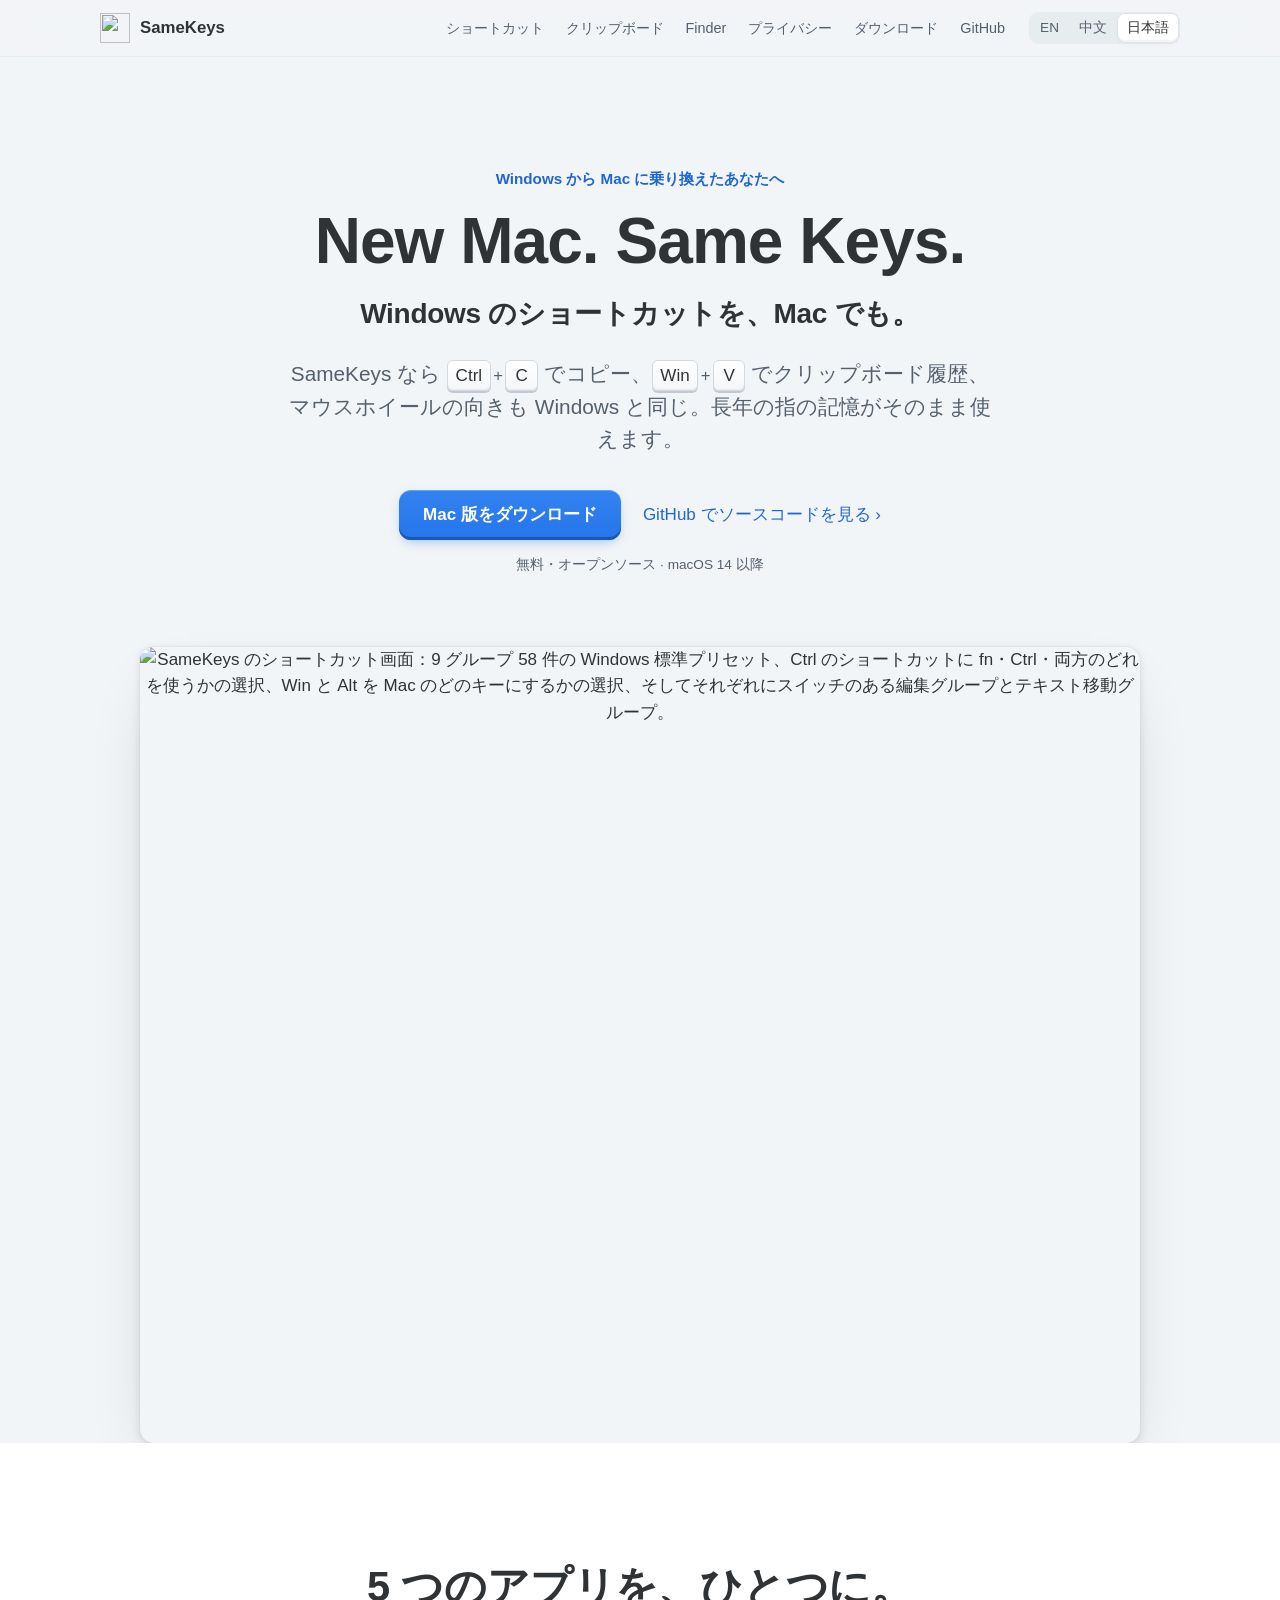
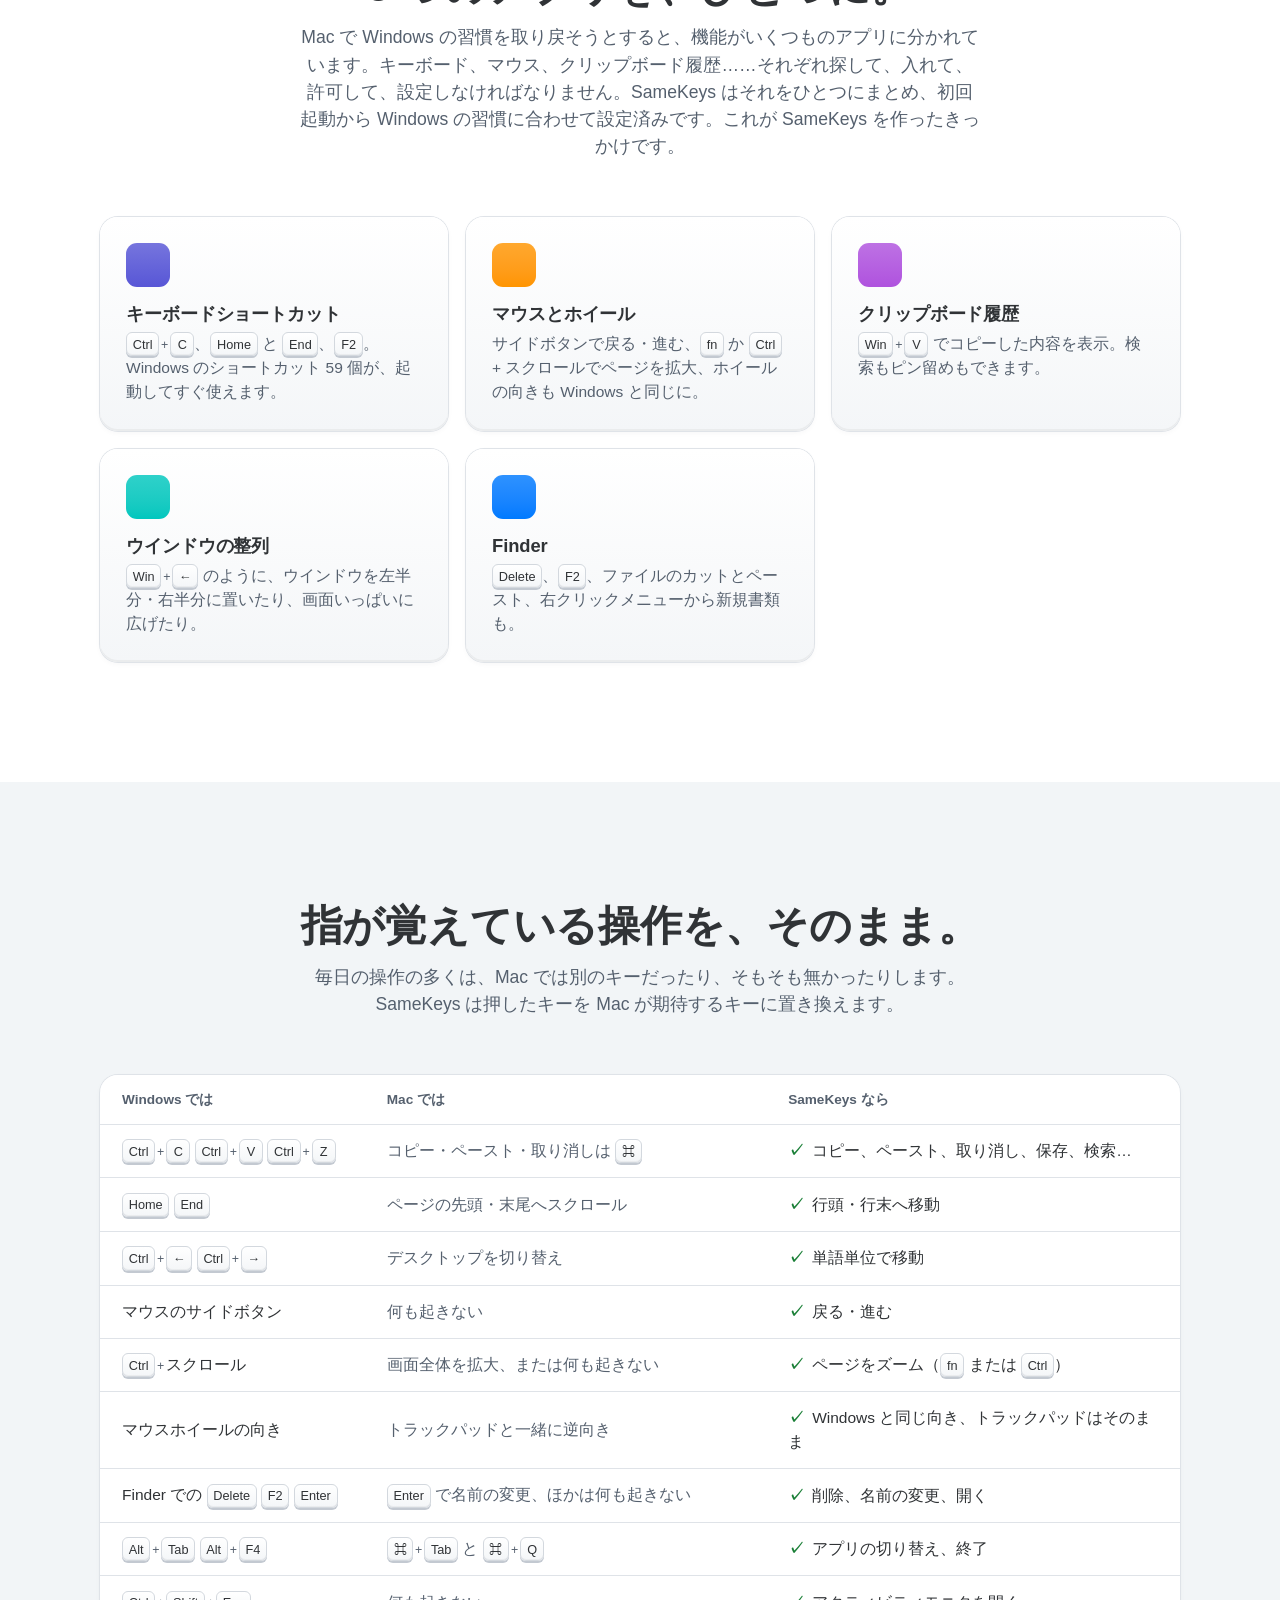
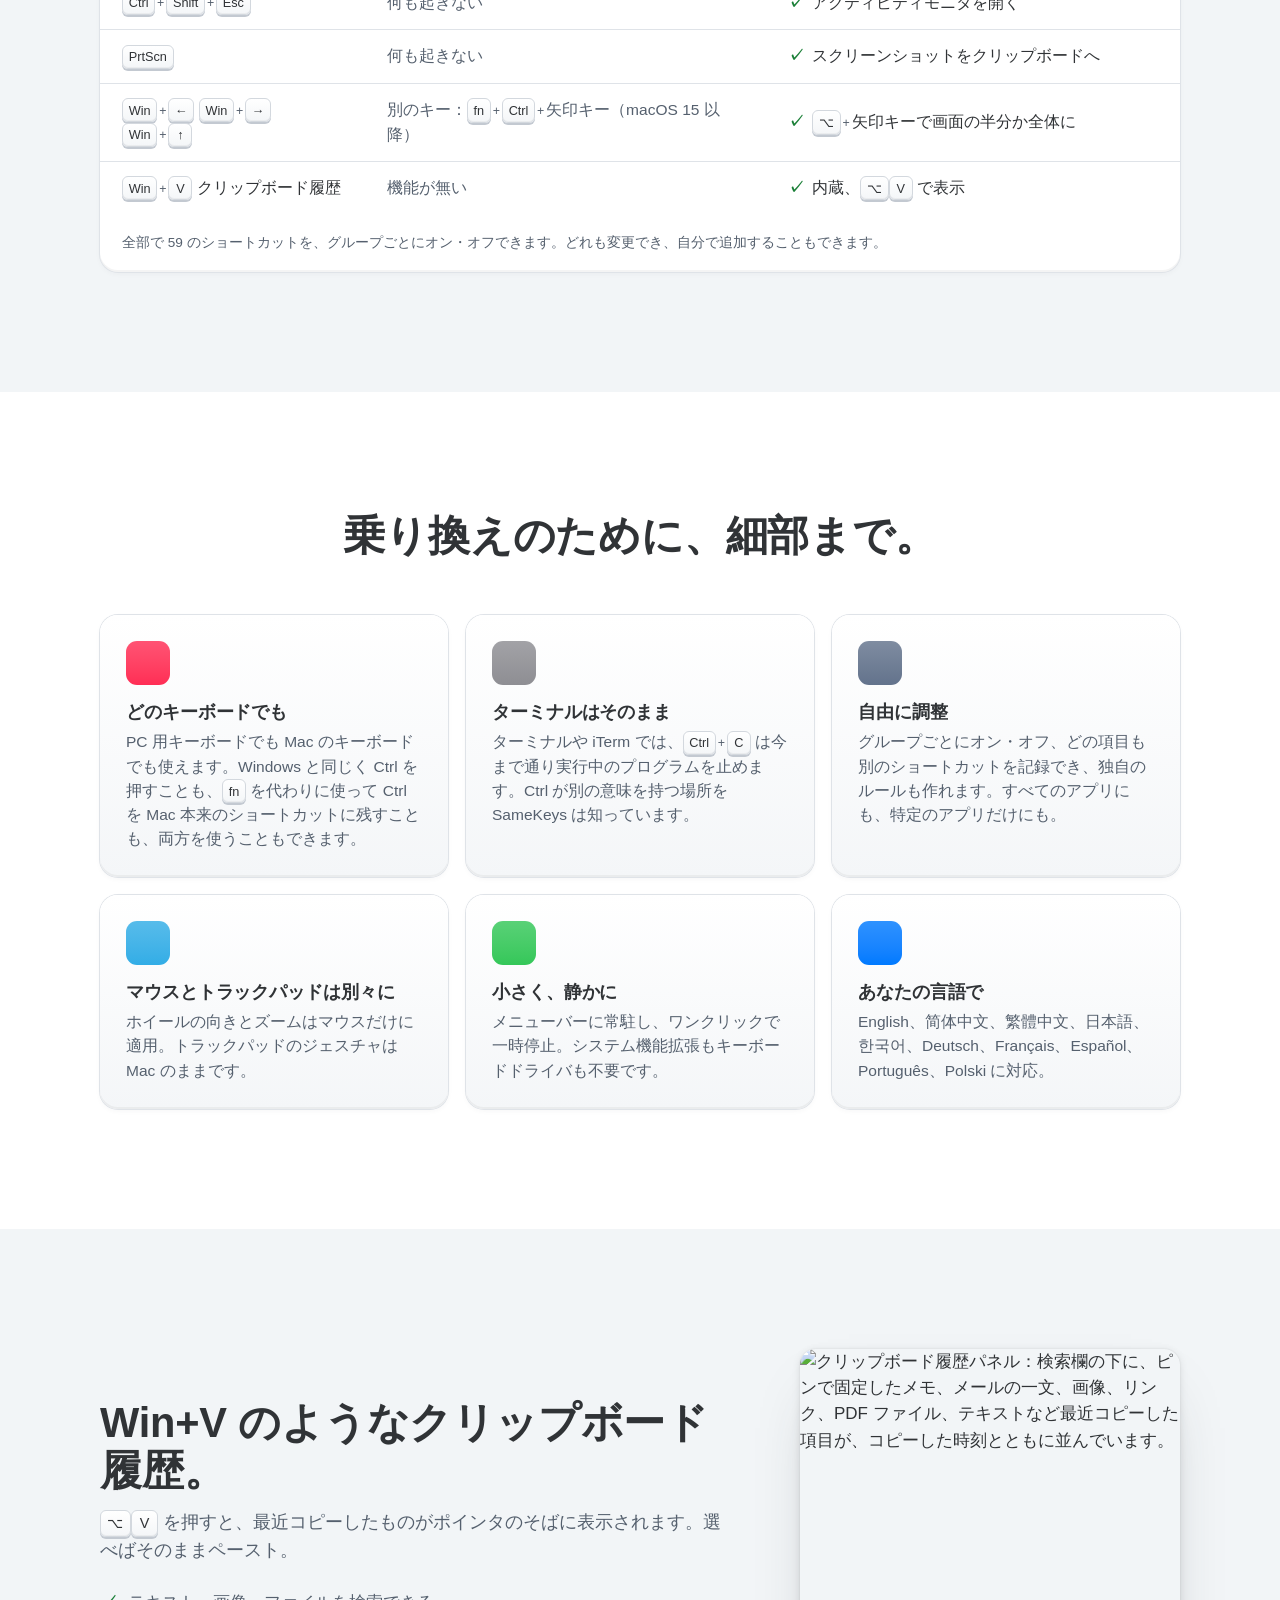
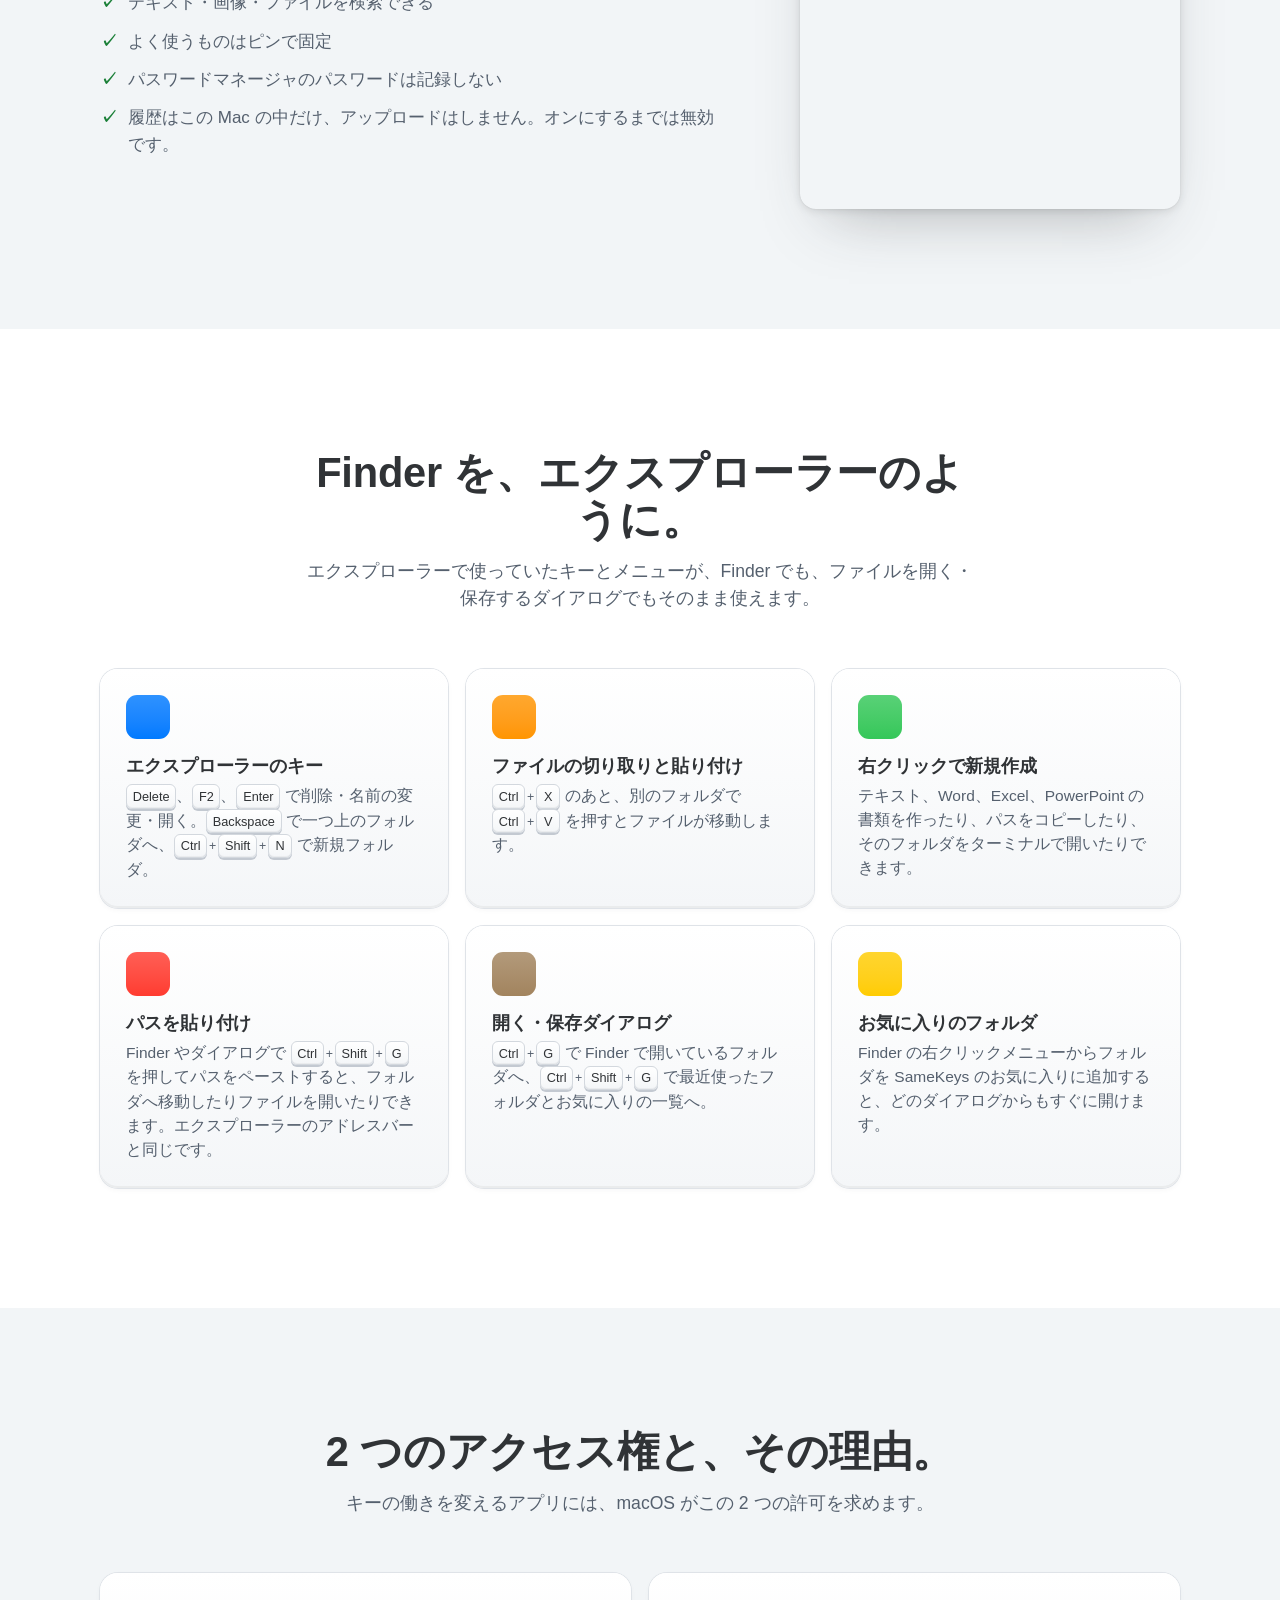
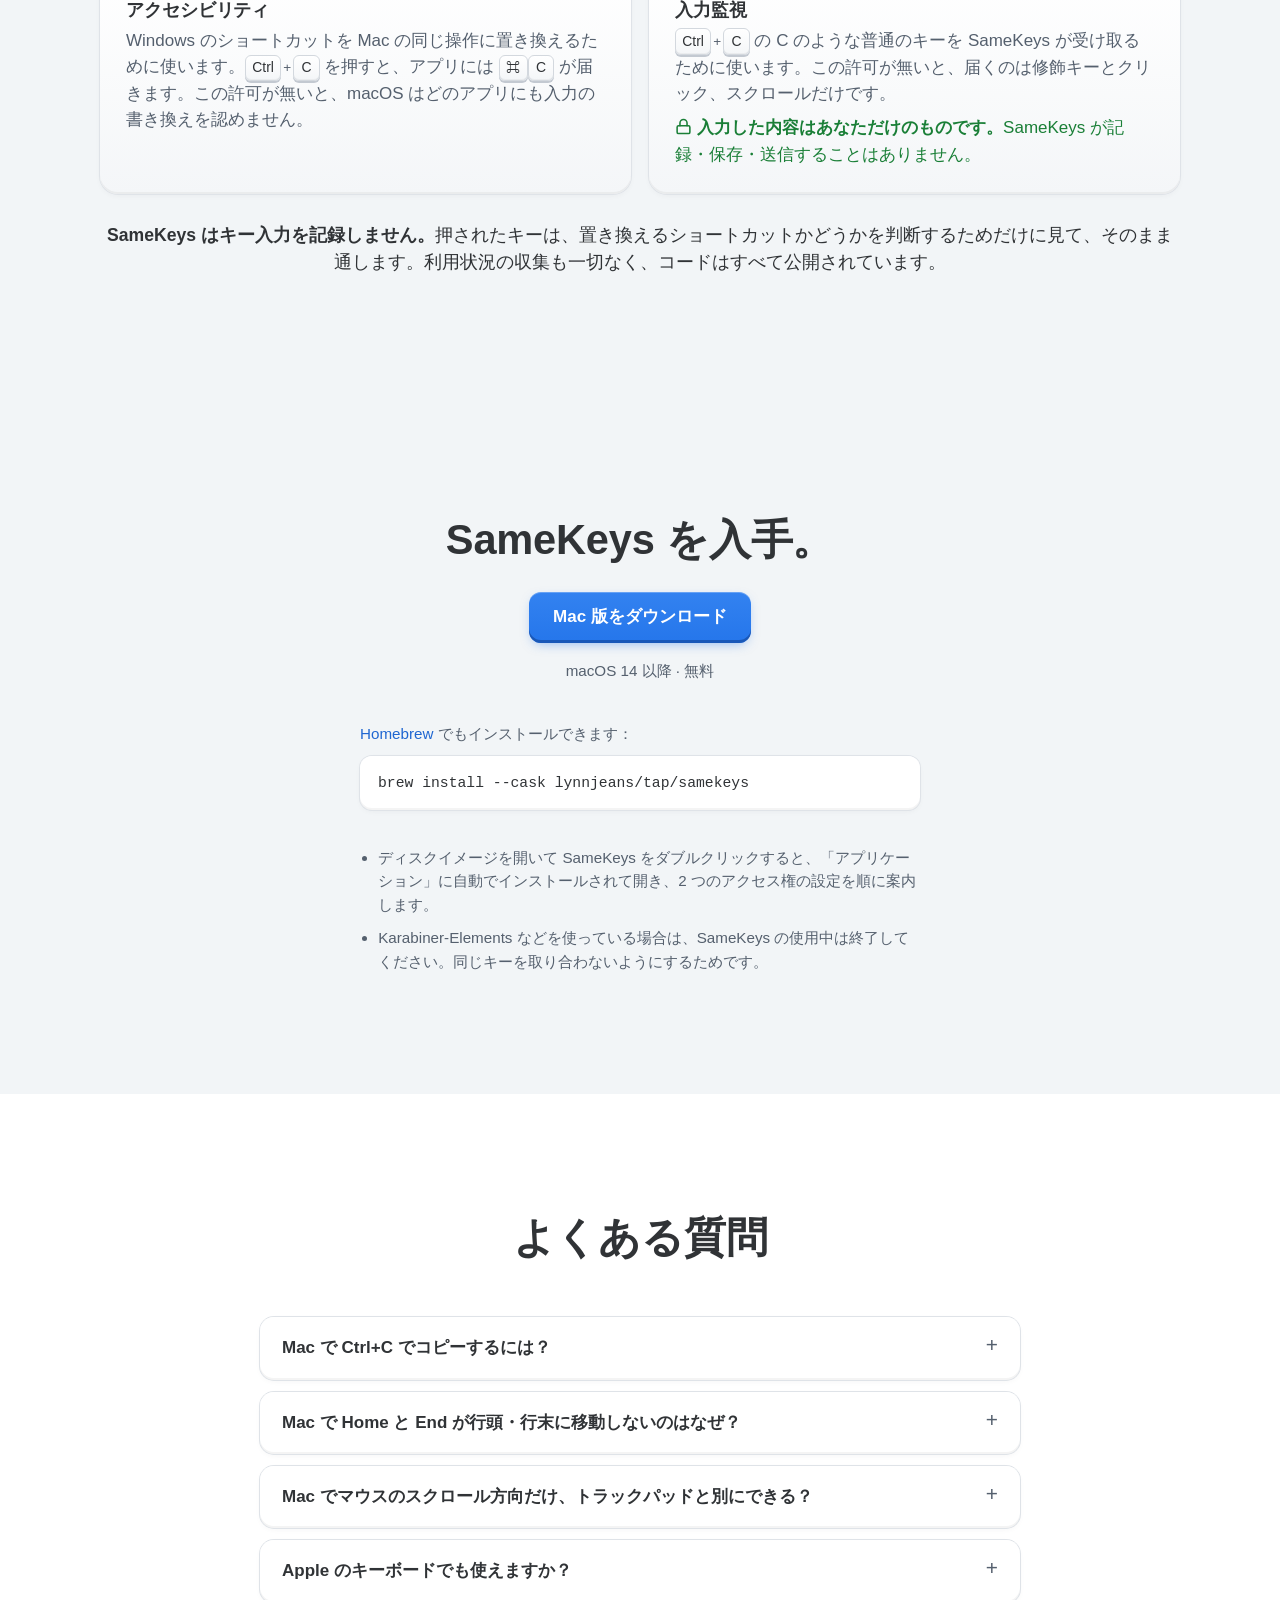
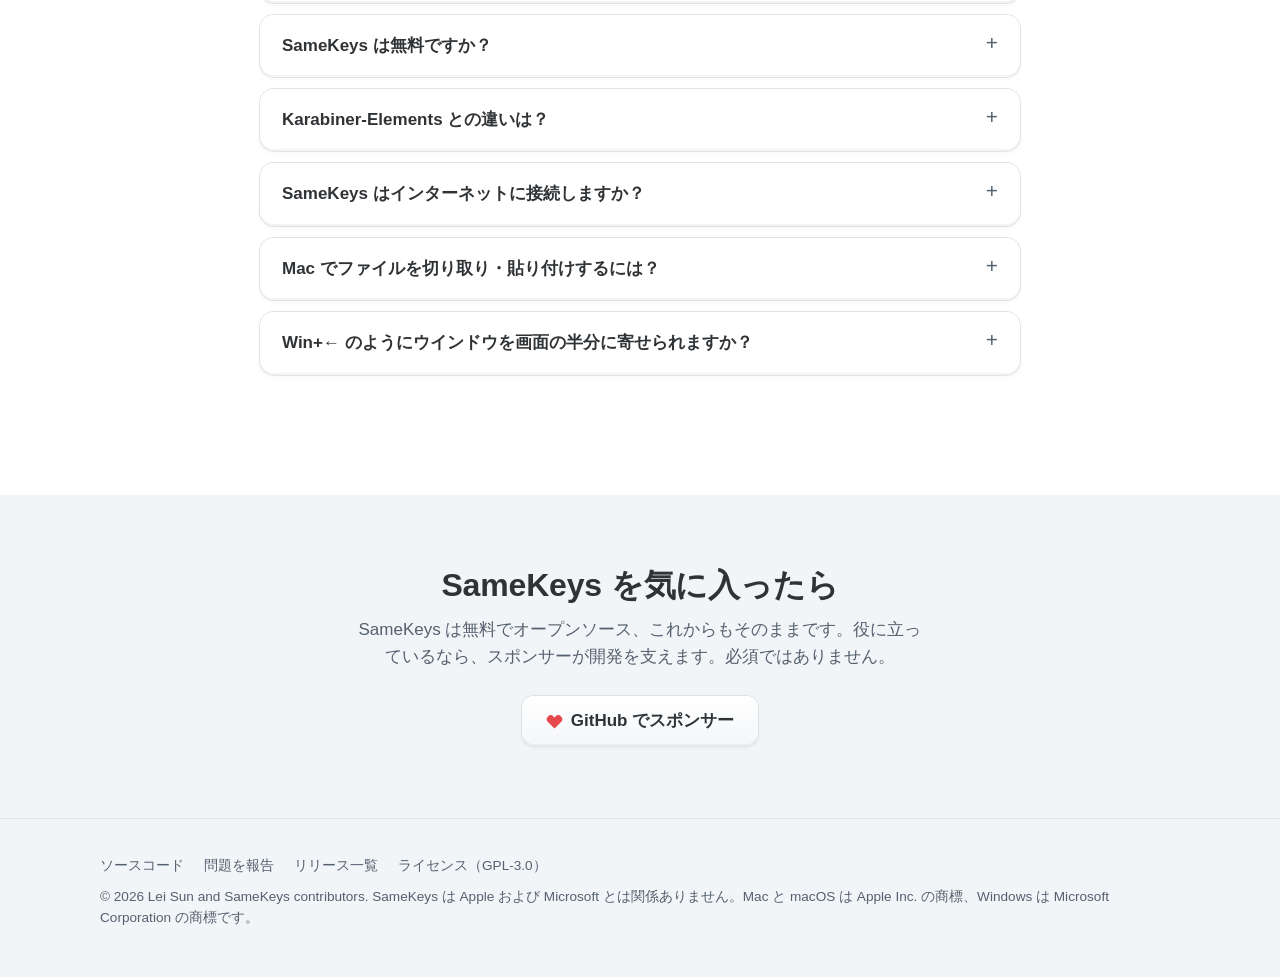
==== commit c971aa5a: "Ctrl+Shift+N: new folder, private window (SK-299) A preset entry in Editing, after New: Ctrl+Shift+N" ====
--- a/site/ja/index.html
+++ b/site/ja/index.html
@@ -97,7 +97,7 @@
       <div class="feature">
         <div class="icon tint-indigo" aria-hidden="true"><svg><use href="../assets/icons.svg#keyboard"/></svg></div>
         <h3>キーボードショートカット</h3>
-        <p><span class="combo"><kbd>Ctrl</kbd><span class="plus">+</span><kbd>C</kbd></span>、<kbd>Home</kbd> と <kbd>End</kbd>、<kbd>F2</kbd>。Windows のショートカット 58 個が、起動してすぐ使えます。</p>
+        <p><span class="combo"><kbd>Ctrl</kbd><span class="plus">+</span><kbd>C</kbd></span>、<kbd>Home</kbd> と <kbd>End</kbd>、<kbd>F2</kbd>。Windows のショートカット 59 個が、起動してすぐ使えます。</p>
       </div>
       <div class="feature">
         <div class="icon tint-orange" aria-hidden="true"><svg><use href="../assets/icons.svg#mouse"/></svg></div>
@@ -131,7 +131,7 @@
     </div>
     <div class="table-card">
       <table class="habits">
-        <caption>全部で 58 のショートカットを、グループごとにオン・オフできます。どれも変更でき、自分で追加することもできます。</caption>
+        <caption>全部で 59 のショートカットを、グループごとにオン・オフできます。どれも変更でき、自分で追加することもできます。</caption>
         <thead>
           <tr><th scope="col">Windows では</th><th scope="col">Mac では</th><th scope="col">SameKeys なら</th></tr>
         </thead>
@@ -274,7 +274,7 @@
       <div class="feature">
         <div class="icon tint-blue" aria-hidden="true"><svg><use href="../assets/icons.svg#keyboard"/></svg></div>
         <h3>エクスプローラーのキー</h3>
-        <p><kbd>Delete</kbd>、<kbd>F2</kbd>、<kbd>Enter</kbd> で削除・名前の変更・開く。<kbd>Backspace</kbd> で一つ上のフォルダへ。</p>
+        <p><kbd>Delete</kbd>、<kbd>F2</kbd>、<kbd>Enter</kbd> で削除・名前の変更・開く。<kbd>Backspace</kbd> で一つ上のフォルダへ、<span class="combo"><kbd>Ctrl</kbd><span class="plus">+</span><kbd>Shift</kbd><span class="plus">+</span><kbd>N</kbd></span> で新規フォルダ。</p>
       </div>
       <div class="feature">
         <div class="icon tint-orange" aria-hidden="true"><svg><use href="../assets/icons.svg#scissors"/></svg></div>
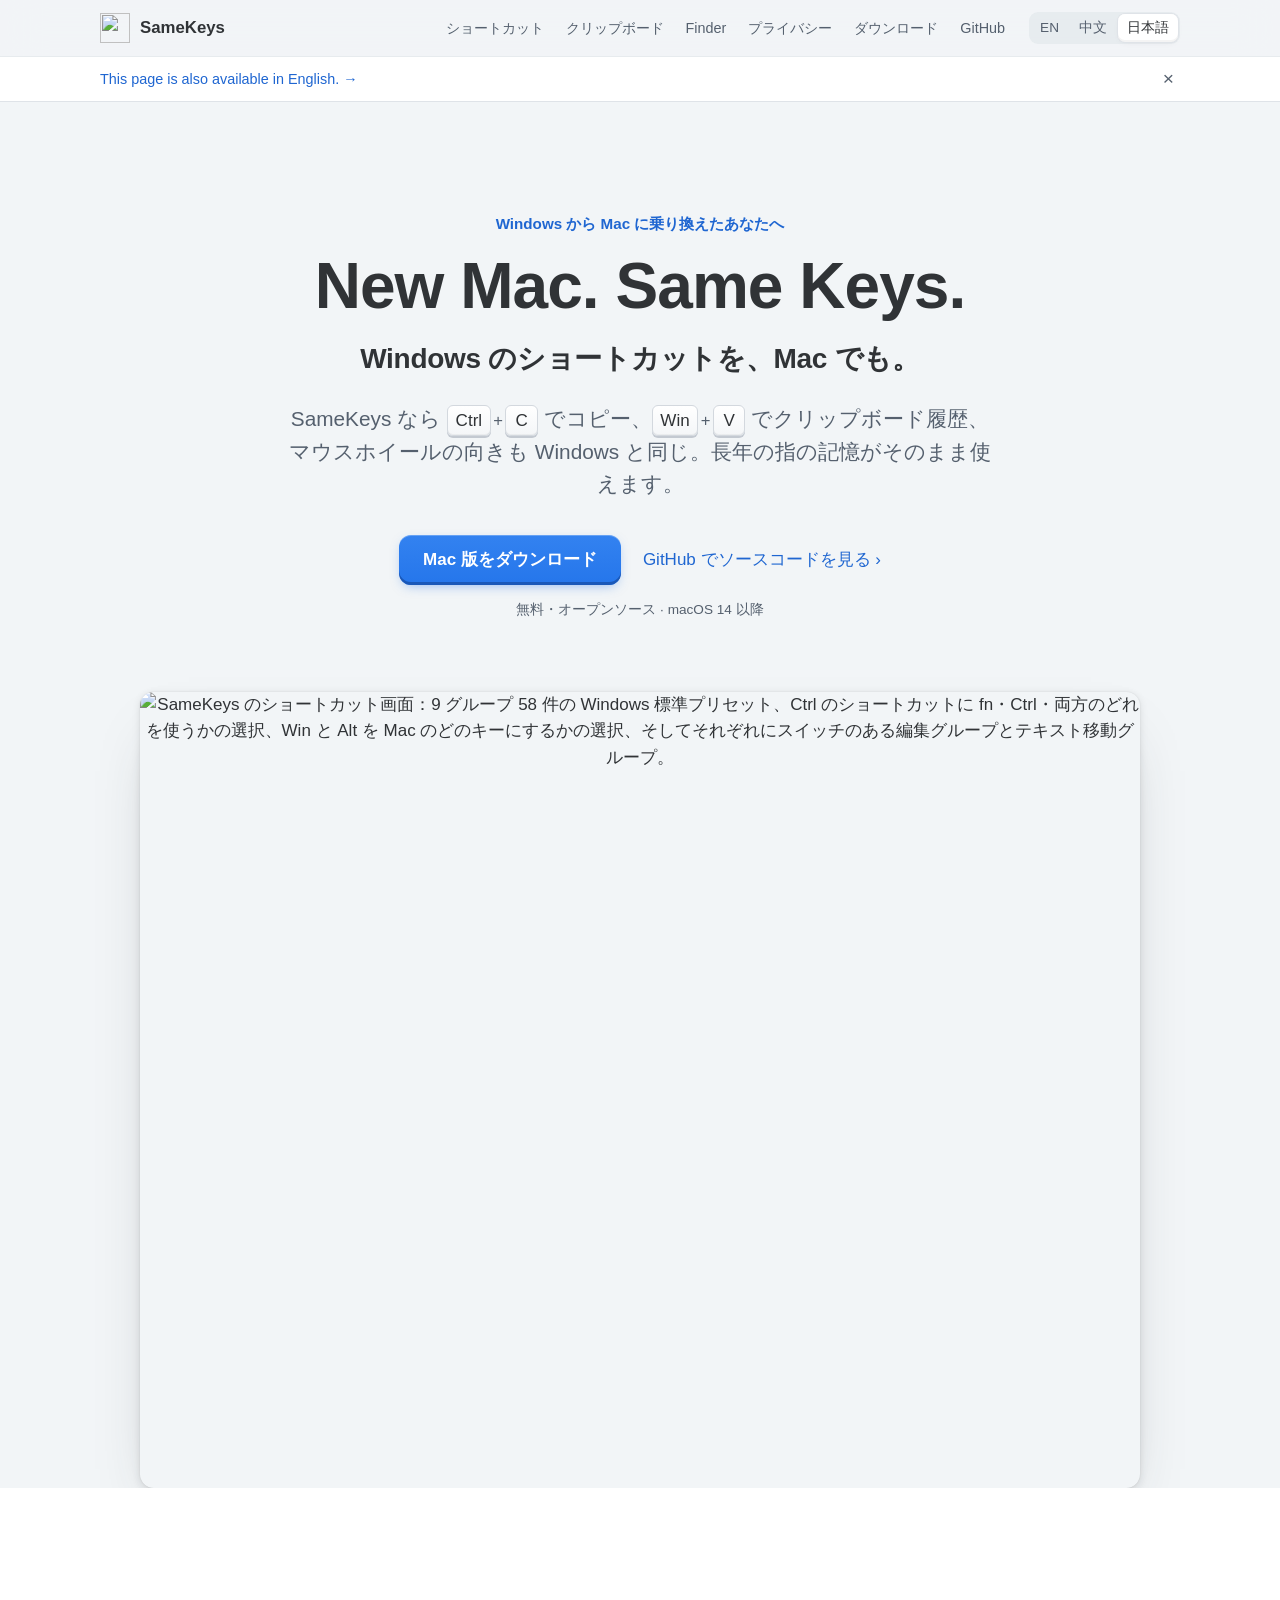
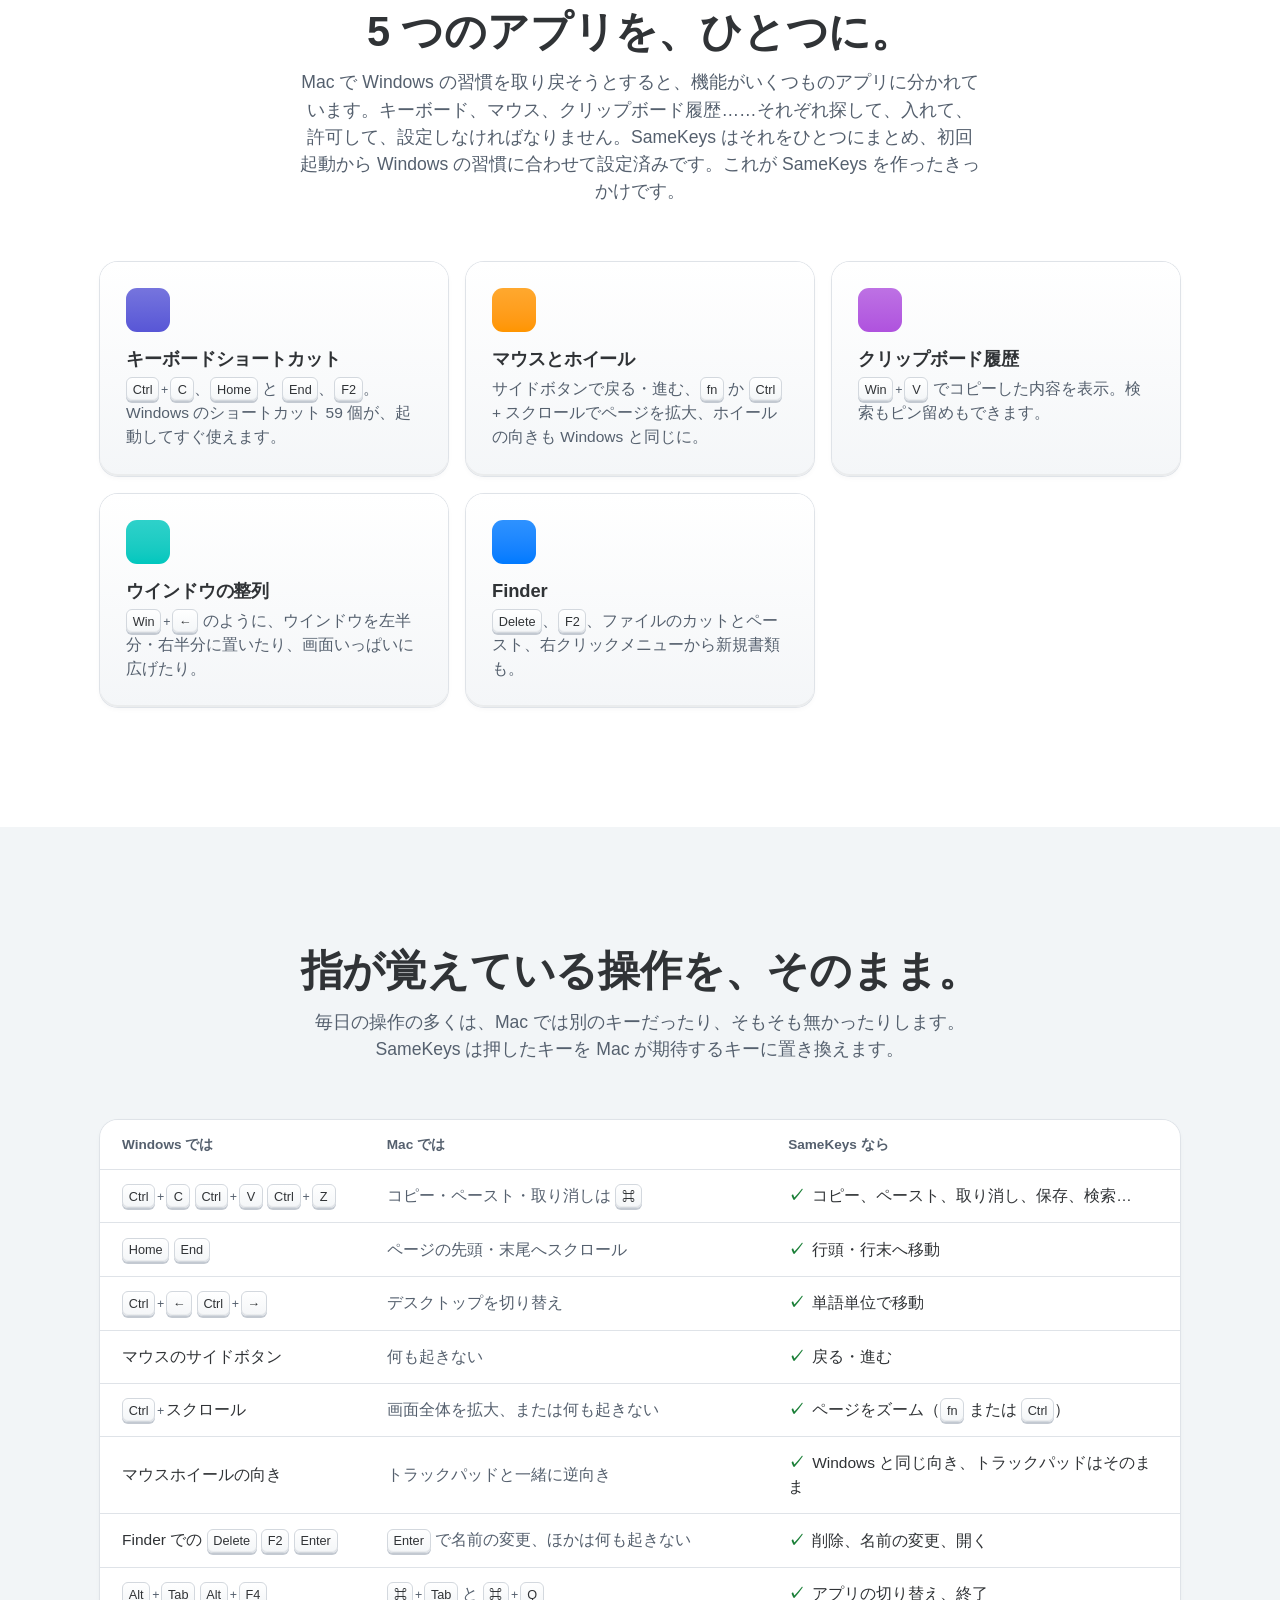
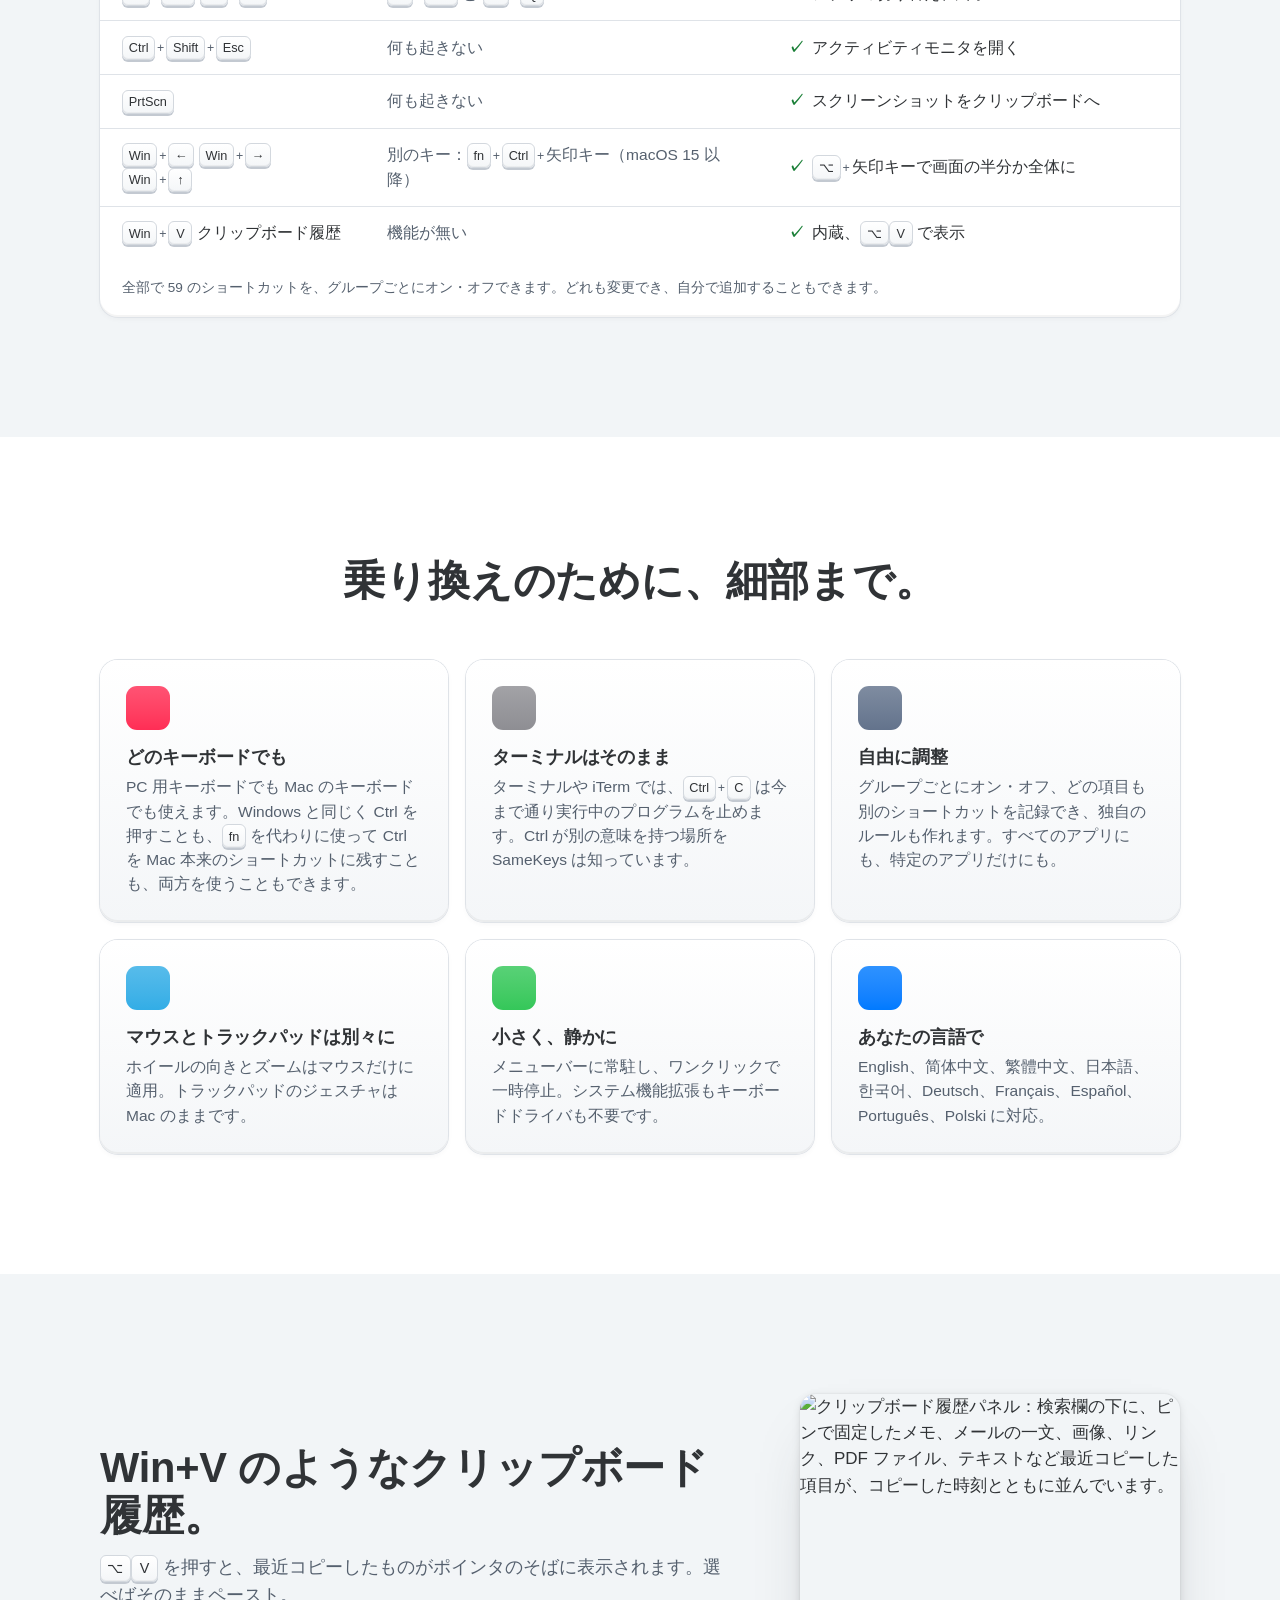
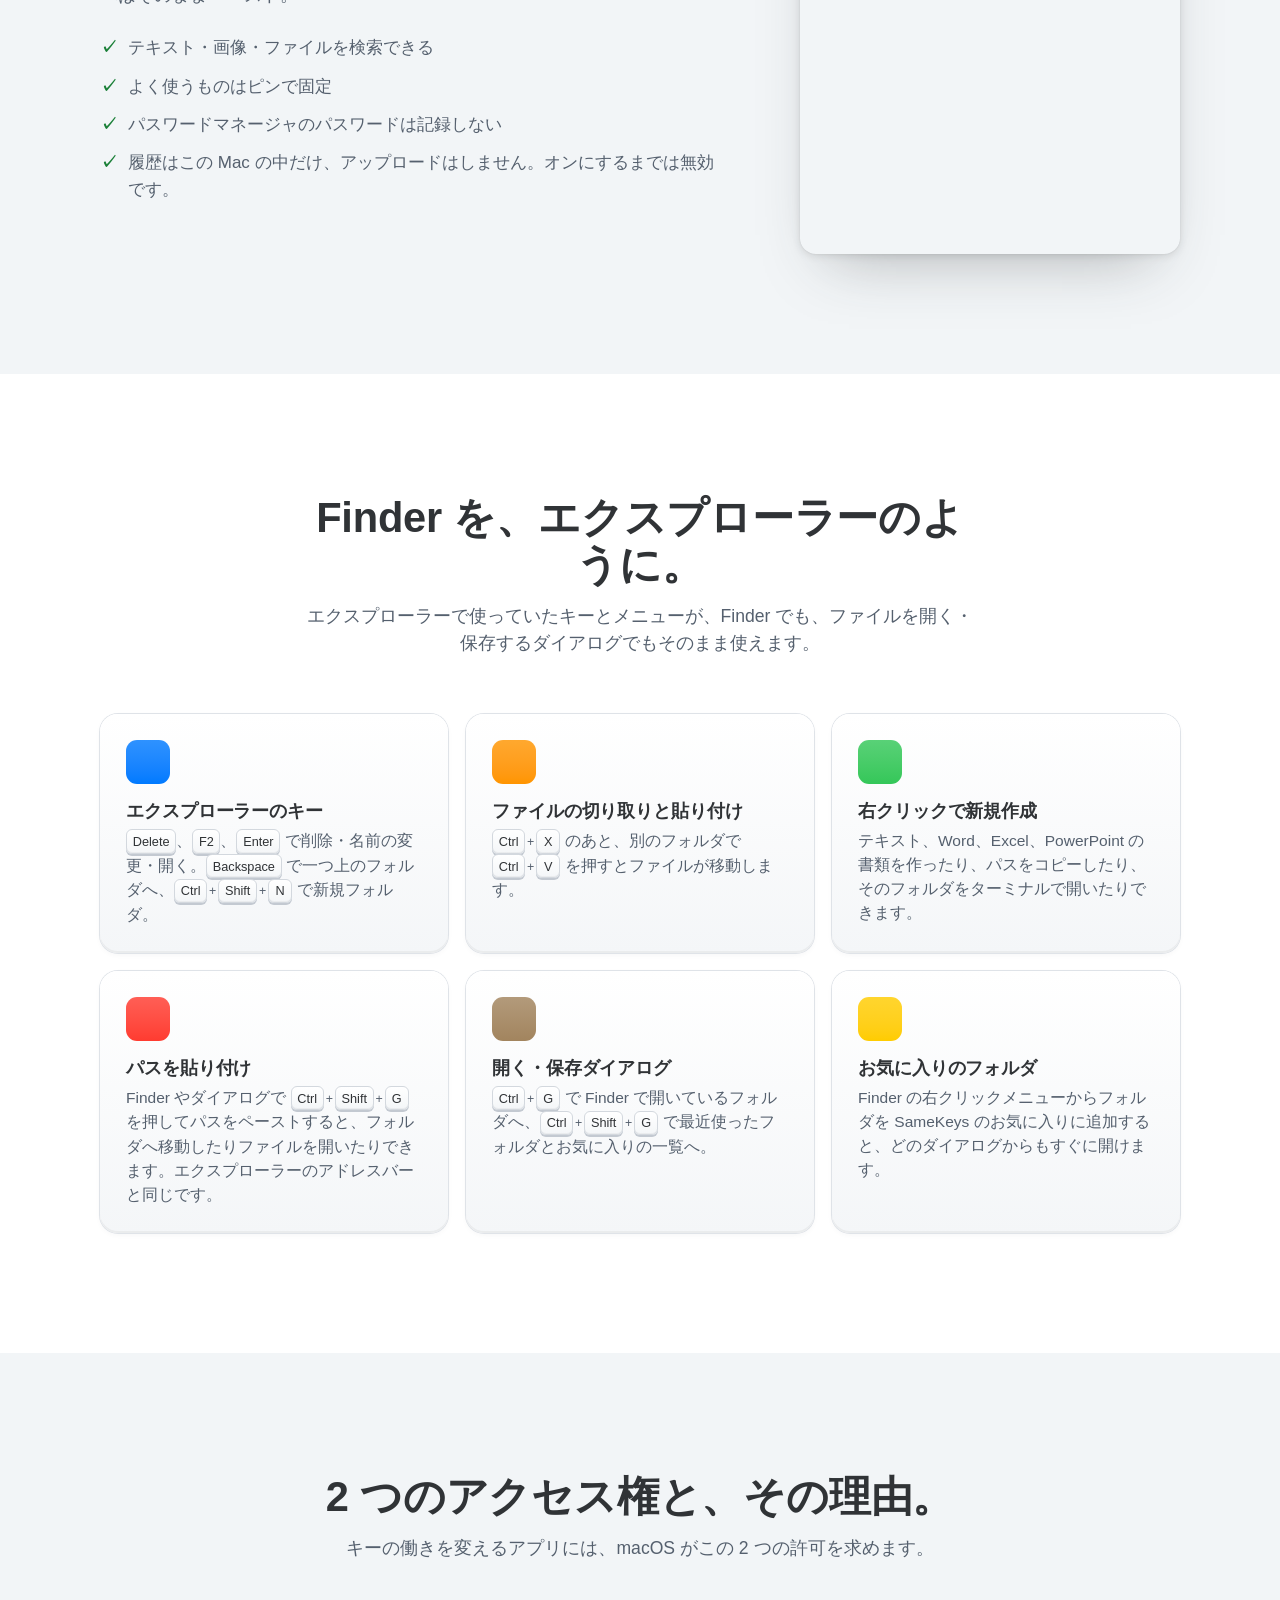
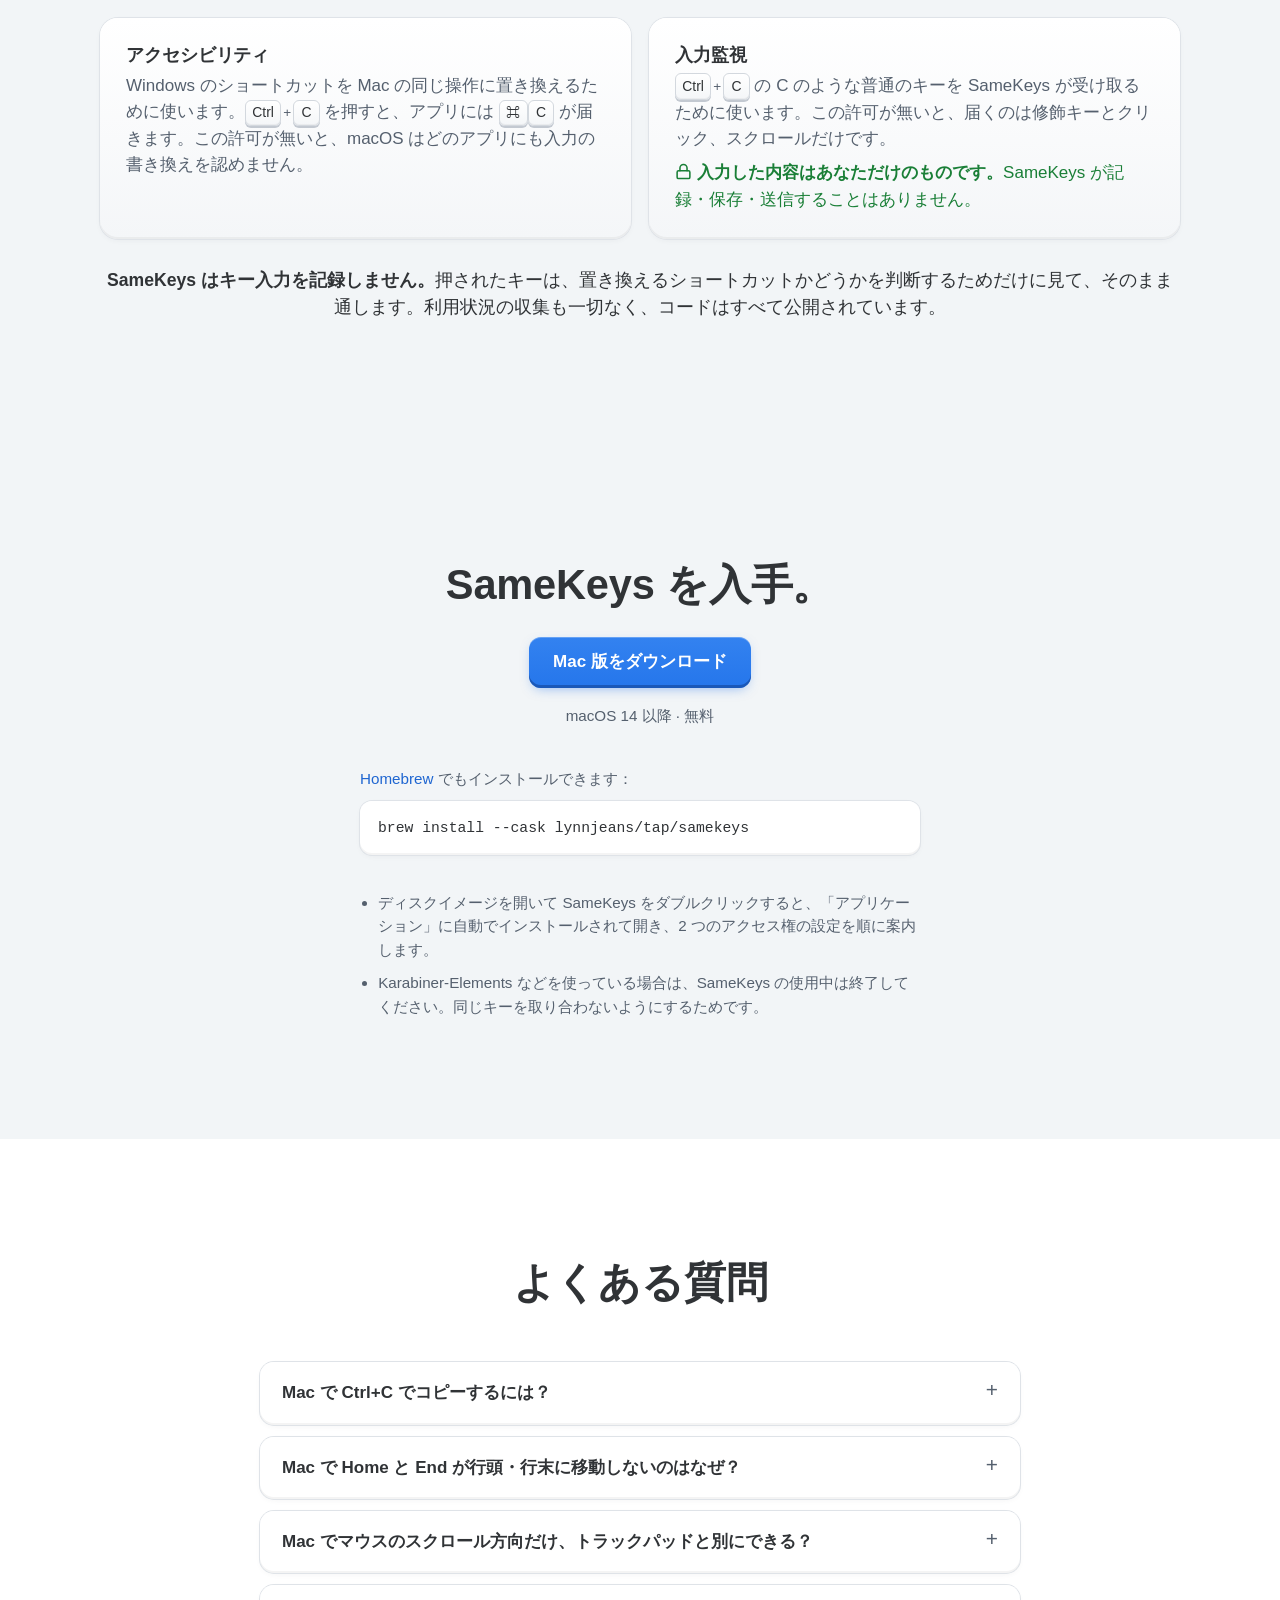
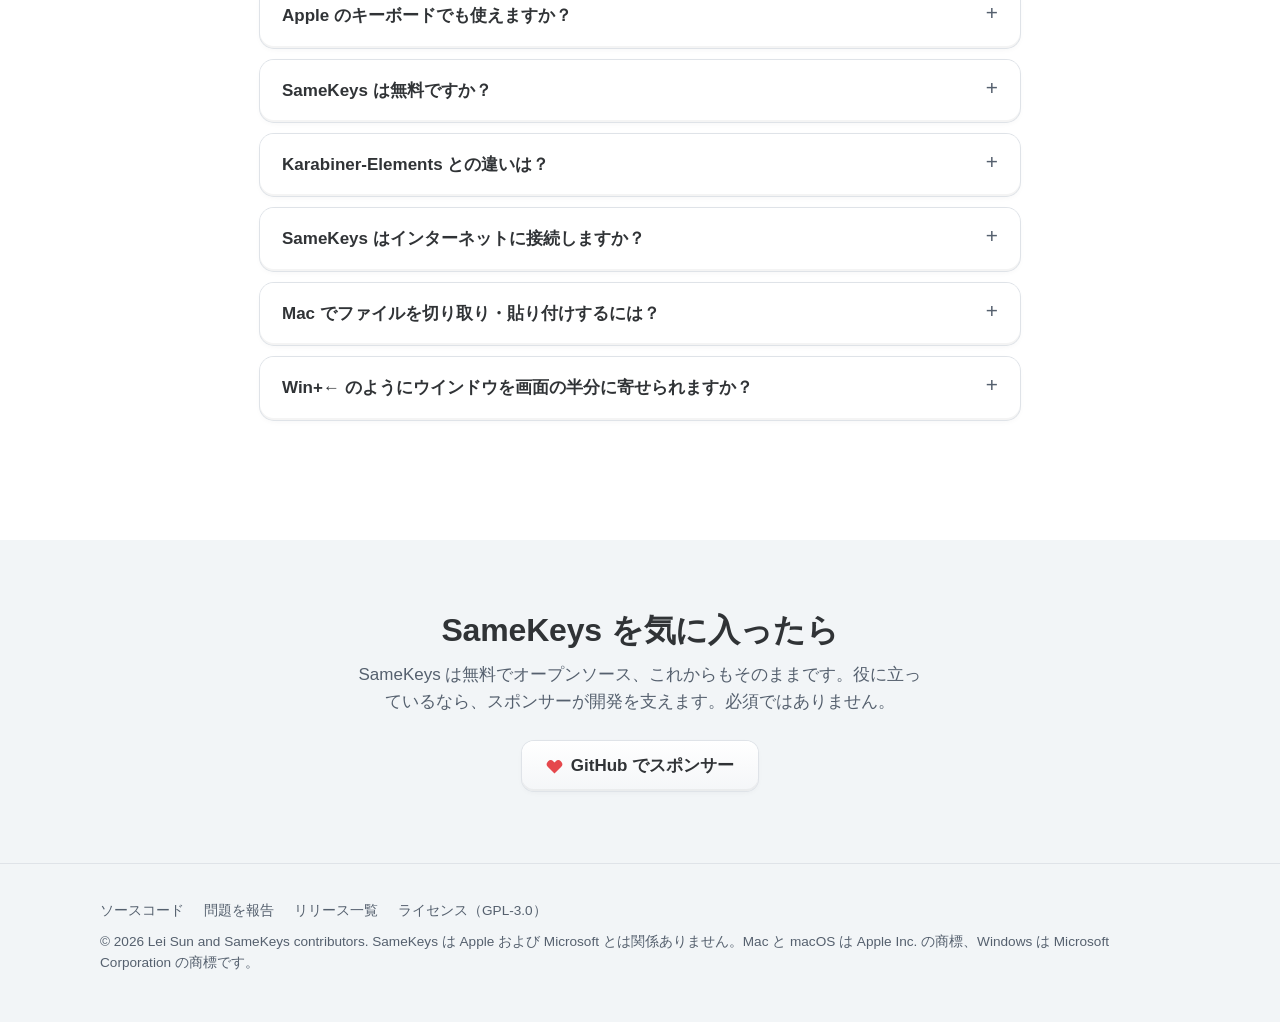
==== commit ce85322b: "Download for Mac downloads at once (SK-304) The button at the top of the page only scrolled to the D" ====
--- a/site/ja/index.html
+++ b/site/ja/index.html
@@ -75,7 +75,7 @@
     <p class="subhead">Windows のショートカットを、Mac でも。</p>
     <p class="lede">SameKeys なら <span class="combo"><kbd>Ctrl</kbd><span class="plus">+</span><kbd>C</kbd></span> でコピー、<span class="combo"><kbd>Win</kbd><span class="plus">+</span><kbd>V</kbd></span> でクリップボード履歴、マウスホイールの向きも Windows と同じ。長年の指の記憶がそのまま使えます。</p>
     <div class="actions">
-      <a class="button" href="#download">Mac 版をダウンロード</a>
+      <a class="button" data-download href="https://github.com/lynnjeans/samekeys/releases/latest">Mac 版をダウンロード</a>
       <a class="link-arrow" href="https://github.com/lynnjeans/samekeys">GitHub でソースコードを見る</a>
     </div>
     <p class="fine">無料・オープンソース · macOS 14 以降</p>
